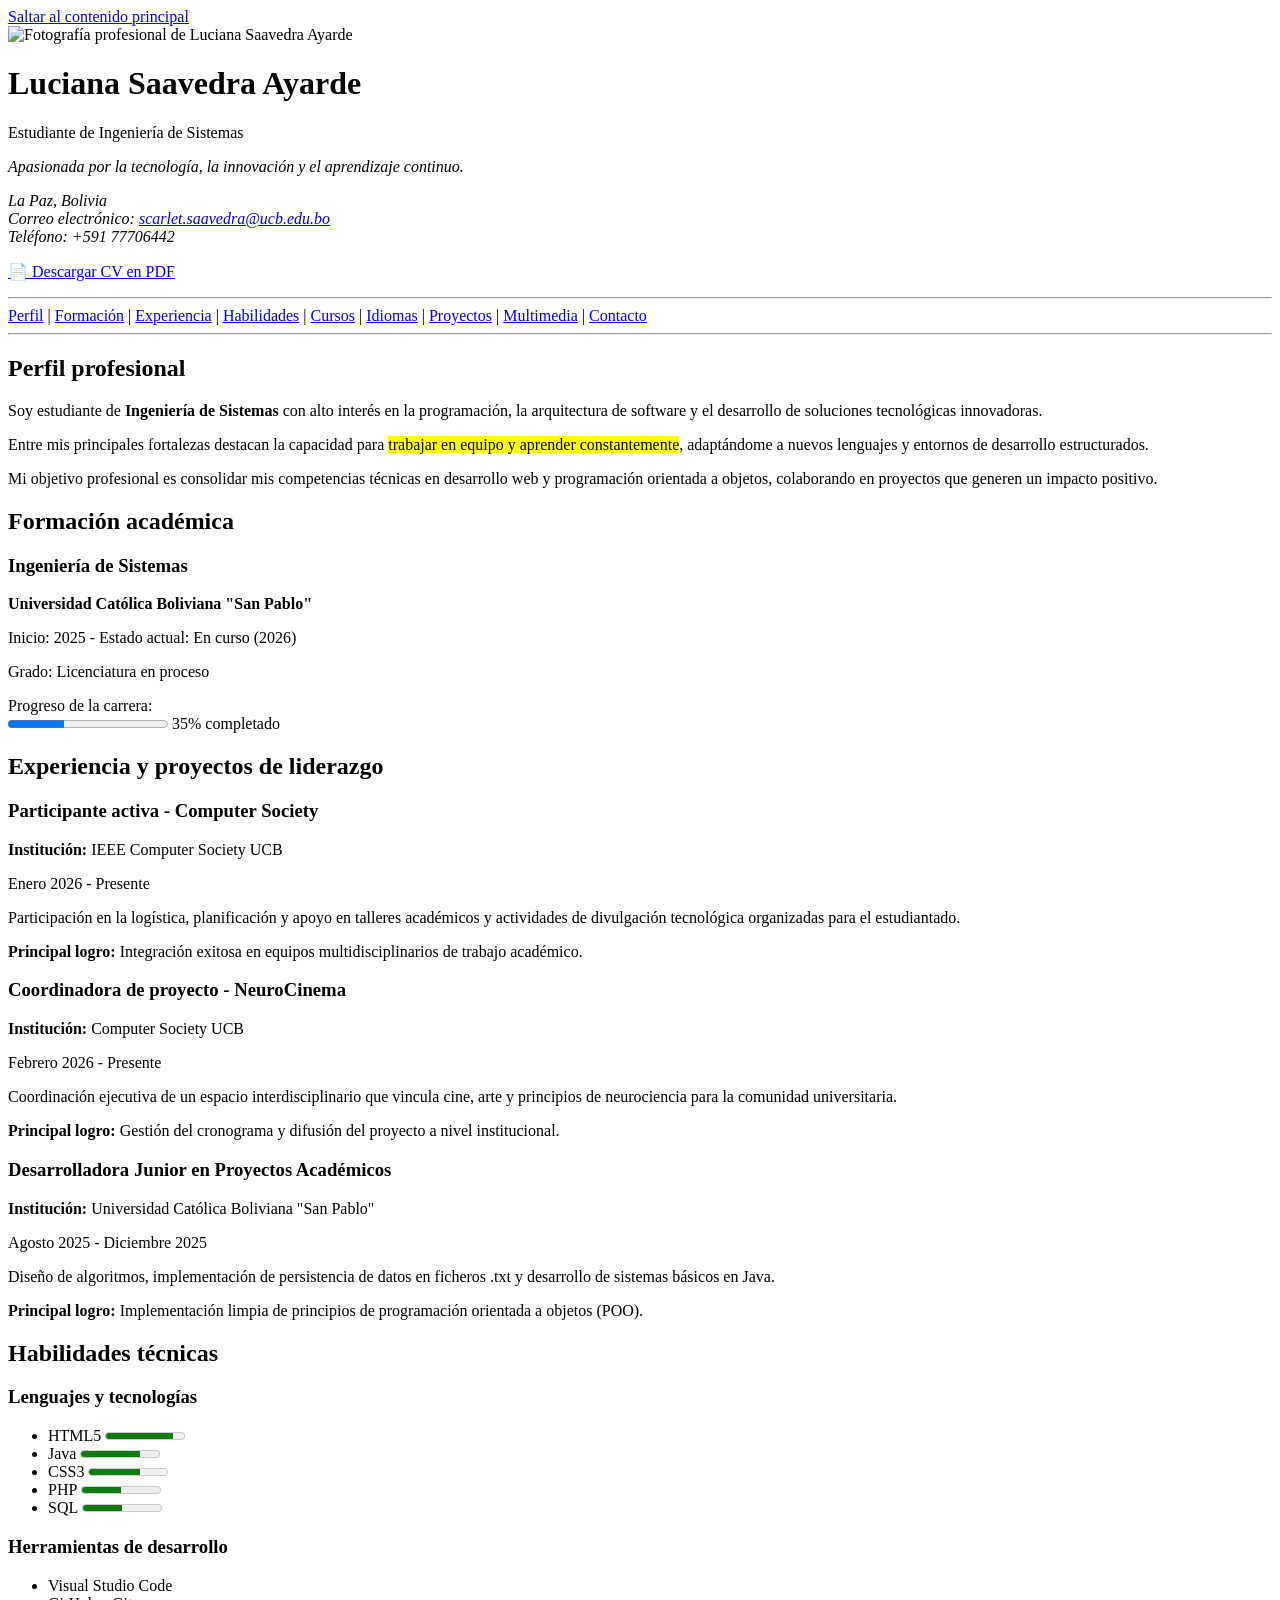
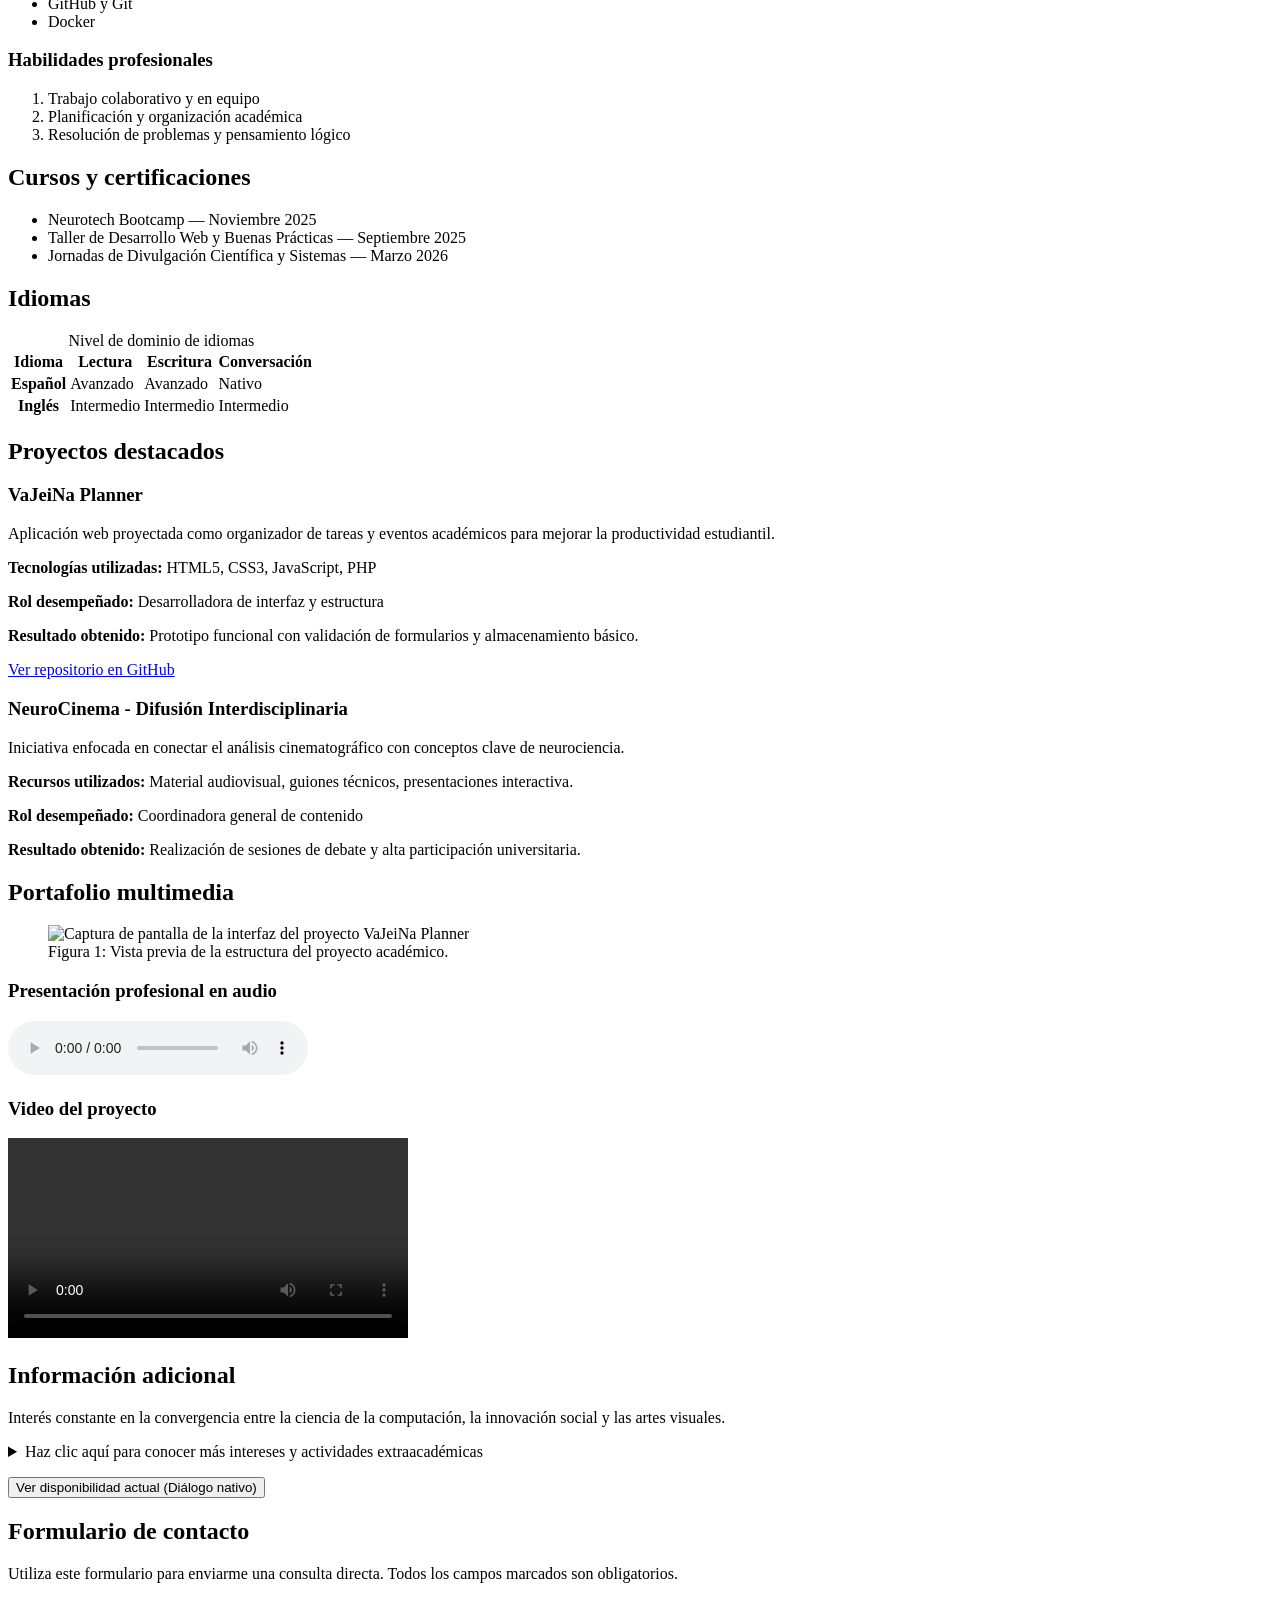
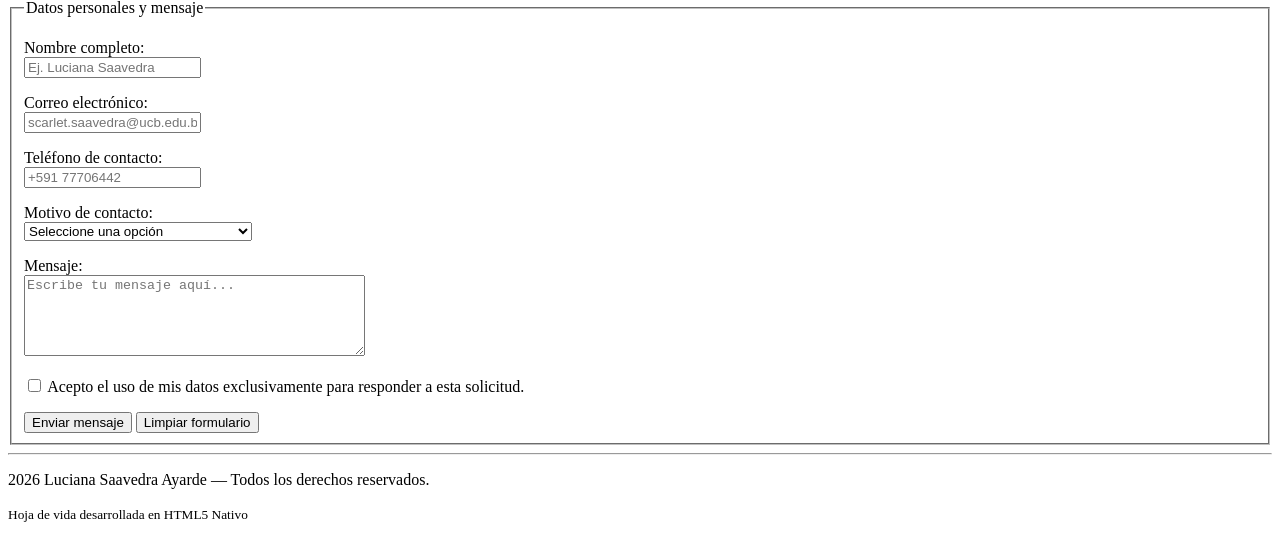
==== index.html @ 933294d3 "Estructura corregida en la raiz" ====
<!DOCTYPE html>
<html lang="es">

<head>
    <meta charset="UTF-8">
    <meta name="viewport" content="width=device-width, initial-scale=1.0">
    <title>Hoja de Vida | Luciana Saavedra Ayarde</title>
</head>

<body>

    <!-- Enlace de accesibilidad -->
    <a href="#contenido-principal">Saltar al contenido principal</a>

    <!-- Encabezado personal -->
    <header>

        <picture>
            <source media="(min-width: 768px)" srcset="assets/images/foto.jpeg">
            <img src="assets/images/foto.jpeg" 
                 alt="Fotografía profesional de Luciana Saavedra Ayarde" 
                 width="180">
        </picture>

        <h1>Luciana Saavedra Ayarde</h1>
        <p>Estudiante de Ingeniería de Sistemas</p>
        <p>
            <em>
                Apasionada por la tecnología, la innovación y el aprendizaje continuo.
            </em>
        </p>

        <address>
            La Paz, Bolivia<br>
            Correo electrónico: 
            <a href="mailto:scarlet.saavedra@ucb.edu.bo">scarlet.saavedra@ucb.edu.bo</a><br>
            Teléfono: +591 77706442
        </address>

        <p>
            <a href="assets/documents/cv-luciana-saavedra.pdf" download="CV_Luciana_Saavedra.pdf">
                📄 Descargar CV en PDF
            </a>
        </p>
    </header>

    <hr>

    <!-- Navegación principal -->
    <nav aria-label="Navegación principal">
        <a href="#perfil">Perfil</a> |
        <a href="#formacion">Formación</a> |
        <a href="#experiencia">Experiencia</a> |
        <a href="#habilidades">Habilidades</a> |
        <a href="#certificaciones">Cursos</a> |
        <a href="#idiomas">Idiomas</a> |
        <a href="#proyectos">Proyectos</a> |
        <a href="#multimedia">Multimedia</a> |
        <a href="#contacto">Contacto</a>
    </nav>

    <hr>

    <!-- Contenido principal -->
    <main id="contenido-principal">

        <!-- Perfil profesional -->
        <section id="perfil" aria-labelledby="titulo-perfil">
            <h2 id="titulo-perfil">Perfil profesional</h2>
            <p>
                Soy estudiante de <strong>Ingeniería de Sistemas</strong> 
                con alto interés en la programación, la arquitectura de software y el desarrollo 
                de soluciones tecnológicas innovadoras.
            </p>
            <p>
                Entre mis principales fortalezas destacan la capacidad para 
                <mark>trabajar en equipo y aprender constantemente</mark>, adaptándome a nuevos lenguajes 
                y entornos de desarrollo estructurados.
            </p>
            <p>
                Mi objetivo profesional es consolidar mis competencias técnicas en desarrollo web 
                y programación orientada a objetos, colaborando en proyectos que generen un impacto positivo.
            </p>
        </section>

        <!-- Formación académica -->
        <section id="formacion" aria-labelledby="titulo-formacion">
            <h2 id="titulo-formacion">Formación académica</h2>
            <article>
                <h3>Ingeniería de Sistemas</h3>
                <p>
                    <strong>Universidad Católica Boliviana "San Pablo"</strong>
                </p>
                <p>
                    Inicio: <time datetime="2025">2025</time> - 
                    Estado actual: En curso (<time datetime="2026">2026</time>)
                </p>
                <p>Grado: Licenciatura en proceso</p>

                <p>
                    <label for="progreso-carrera">Progreso de la carrera:</label><br>
                    <progress id="progreso-carrera" max="100" value="35">35%</progress> 35% completado
                </p>
            </article>
        </section>

        <!-- Experiencia profesional o proyectos relevantes -->
        <section id="experiencia" aria-labelledby="titulo-experiencia">
            <h2 id="titulo-experiencia">Experiencia y proyectos de liderazgo</h2>

            <article>
                <h3>Participante activa - Computer Society</h3>
                <p><strong>Institución:</strong> IEEE Computer Society UCB</p>
                <p>
                    <time datetime="2026-01">Enero 2026</time> - Presente
                </p>
                <p>
                    Participación en la logística, planificación y apoyo en talleres académicos 
                    y actividades de divulgación tecnológica organizadas para el estudiantado.
                </p>
                <p>
                    <strong>Principal logro:</strong> Integración exitosa en equipos multidisciplinarios de trabajo académico.
                </p>
            </article>

            <article>
                <h3>Coordinadora de proyecto - NeuroCinema</h3>
                <p><strong>Institución:</strong> Computer Society UCB</p>
                <p>
                    <time datetime="2026-02">Febrero 2026</time> - Presente
                </p>
                <p>
                    Coordinación ejecutiva de un espacio interdisciplinario que vincula cine, arte 
                    y principios de neurociencia para la comunidad universitaria.
                </p>
                <p>
                    <strong>Principal logro:</strong> Gestión del cronograma y difusión del proyecto a nivel institucional.
                </p>
            </article>

            <article>
                <h3>Desarrolladora Junior en Proyectos Académicos</h3>
                <p><strong>Institución:</strong> Universidad Católica Boliviana "San Pablo"</p>
                <p>
                    <time datetime="2025-08">Agosto 2025</time> - <time datetime="2025-12">Diciembre 2025</time>
                </p>
                <p>
                    Diseño de algoritmos, implementación de persistencia de datos en ficheros .txt y desarrollo de sistemas básicos en Java.
                </p>
                <p>
                    <strong>Principal logro:</strong> Implementación limpia de principios de programación orientada a objetos (POO).
                </p>
            </article>
        </section>

        <!-- Habilidades técnicas -->
        <section id="habilidades" aria-labelledby="titulo-habilidades">
            <h2 id="titulo-habilidades">Habilidades técnicas</h2>

            <h3>Lenguajes y tecnologías</h3>
            <ul>
                <li>
                    HTML5 
                    <meter min="0" max="100" value="85" optimum="90">85%</meter>
                </li>
                <li>
                    Java 
                    <meter min="0" max="100" value="75" optimum="90">75%</meter>
                </li>
                <li>
                    CSS3 
                    <meter min="0" max="100" value="65" optimum="90">65%</meter>
                </li>
                <li>
                    PHP 
                    <meter min="0" max="100" value="50" optimum="90">50%</meter>
                </li>
                <li>
                    SQL 
                    <meter min="0" max="100" value="50" optimum="90">50%</meter>
                </li>
            </ul>

            <h3>Herramientas de desarrollo</h3>
            <ul>
                <li>Visual Studio Code</li>
                <li>GitHub y Git</li>
                <li>Docker</li>
            </ul>

            <h3>Habilidades profesionales</h3>
            <ol>
                <li>Trabajo colaborativo y en equipo</li>
                <li>Planificación y organización académica</li>
                <li>Resolución de problemas y pensamiento lógico</li>
            </ol>
        </section>

        <!-- Cursos y certificaciones -->
        <section id="certificaciones" aria-labelledby="titulo-certificaciones">
            <h2 id="titulo-certificaciones">Cursos y certificaciones</h2>
            <ul>
                <li>
                    Neurotech Bootcamp — 
                    <time datetime="2025-11">Noviembre 2025</time>
                </li>
                <li>
                    Taller de Desarrollo Web y Buenas Prácticas — 
                    <time datetime="2025-09">Septiembre 2025</time>
                </li>
                <li>
                    Jornadas de Divulgación Científica y Sistemas — 
                    <time datetime="2026-03">Marzo 2026</time>
                </li>
            </ul>
        </section>

        <!-- Idiomas -->
        <section id="idiomas" aria-labelledby="titulo-idiomas">
            <h2 id="titulo-idiomas">Idiomas</h2>
            <table>
                <caption>Nivel de dominio de idiomas</caption>
                <thead>
                    <tr>
                        <th scope="col">Idioma</th>
                        <th scope="col">Lectura</th>
                        <th scope="col">Escritura</th>
                        <th scope="col">Conversación</th>
                    </tr>
                </thead>
                <tbody>
                    <tr>
                        <th scope="row">Español</th>
                        <td>Avanzado</td>
                        <td>Avanzado</td>
                        <td>Nativo</td>
                    </tr>
                    <tr>
                        <th scope="row">Inglés</th>
                        <td>Intermedio</td>
                        <td>Intermedio</td>
                        <td>Intermedio</td>
                    </tr>
                </tbody>
            </table>
        </section>

        <!-- Proyectos destacados -->
        <section id="proyectos" aria-labelledby="titulo-proyectos">
            <h2 id="titulo-proyectos">Proyectos destacados</h2>

            <article>
                <h3>VaJeiNa Planner</h3>
                <p>
                    Aplicación web proyectada como organizador de tareas y eventos académicos 
                    para mejorar la productividad estudiantil.
                </p>
                <p><strong>Tecnologías utilizadas:</strong> HTML5, CSS3, JavaScript, PHP</p>
                <p><strong>Rol desempeñado:</strong> Desarrolladora de interfaz y estructura</p>
                <p><strong>Resultado obtenido:</strong> Prototipo funcional con validación de formularios y almacenamiento básico.</p>
                <p>
                    <a href="https://github.com/luciana-saavedra" target="_blank" rel="noopener">Ver repositorio en GitHub</a>
                </p>
            </article>

            <article>
                <h3>NeuroCinema - Difusión Interdisciplinaria</h3>
                <p>
                    Iniciativa enfocada en conectar el análisis cinematográfico con conceptos clave de neurociencia.
                </p>
                <p><strong>Recursos utilizados:</strong> Material audiovisual, guiones técnicos, presentaciones interactiva.</p>
                <p><strong>Rol desempeñado:</strong> Coordinadora general de contenido</p>
                <p><strong>Resultado obtenido:</strong> Realización de sesiones de debate y alta participación universitaria.</p>
            </article>
        </section>

        <!-- Portafolio multimedia -->
        <section id="multimedia" aria-labelledby="titulo-multimedia">
            <h2 id="titulo-multimedia">Portafolio multimedia</h2>

            <figure>
                <img src="assets/images/proyecto.jpeg" 
                     alt="Captura de pantalla de la interfaz del proyecto VaJeiNa Planner" 
                     width="400">
                <figcaption>Figura 1: Vista previa de la estructura del proyecto académico.</figcaption>
            </figure>

            <h3>Presentación profesional en audio</h3>
            <audio controls aria-label="Audio de presentación personal y resumen ejecutivo">
                <source src="assets/audio/presentacion.mp3" type="audio/mpeg">
                Tu navegador no soporta el elemento de audio nativo HTML5.
            </audio>

            <h3>Video del proyecto</h3>
            <video width="400" controls aria-label="Demostración audiovisual de proyectos académicos">
                <source src="assets/video/proyecto.mp4" type="video/mp4">
                <track src="assets/video/subtitulos.vtt" kind="subtitles" srclang="es" label="Español">
                Tu navegador no soporta el elemento de video nativo HTML5.
            </video>
        </section>

        <!-- Información adicional -->
        <aside aria-labelledby="titulo-adicional">
            <h2 id="titulo-adicional">Información adicional</h2>
            <p>
                Interés constante en la convergencia entre la ciencia de la computación, la innovación social y las artes visuales.
            </p>
            

            <details>
                <summary>Haz clic aquí para conocer más intereses y actividades extraacadémicas</summary>
                <p>
                    Me apasiona la lectura técnica, el análisis de cine independiente y la participación activa 
                    en comunidades académicas como IEEE Computer Society.
                </p>
            </details>
        </aside>

        <dialog id="modal-info">
            <h3>Aviso de disponibilidad</h3>
            <p>Actualmente me encuentro disponible para proyectos académicos y pasantías parciales.</p>
            <form method="dialog">
                <button type="submit">Cerrar diálogo</button>
            </form>
        </dialog>
        
        <p>
            <button onclick="document.getElementById('modal-info').showModal()">
                Ver disponibilidad actual (Diálogo nativo)
            </button>
        </p>

        <!-- Formulario de contacto -->
        <section id="contacto" aria-labelledby="titulo-contacto">
            <h2 id="titulo-contacto">Formulario de contacto</h2>
            <p id="ayuda-contacto">
                Utiliza este formulario para enviarme una consulta directa. Todos los campos marcados son obligatorios.
            </p>

            <form action="#" method="post" aria-describedby="ayuda-contacto">
                <fieldset>
                    <legend>Datos personales y mensaje</legend>

                    <p>
                        <label for="nombre">Nombre completo:</label><br>
                        <input type="text" 
                               id="nombre" 
                               name="nombre" 
                               placeholder="Ej. Luciana Saavedra" 
                               minlength="3" 
                               maxlength="50" 
                               required>
                    </p>

                    <p>
                        <label for="correo">Correo electrónico:</label><br>
                        <input type="email" 
                               id="correo" 
                               name="correo" 
                               placeholder="scarlet.saavedra@ucb.edu.bo" 
                               required>
                    </p>

                    <p>
                        <label for="telefono">Teléfono de contacto:</label><br>
                        <input type="tel" 
                               id="telefono" 
                               name="telefono" 
                               placeholder="+591 77706442" 
                               pattern="[+0-9 ]{8,15}" 
                               required>
                    </p>

                    <p>
                        <label for="motivo">Motivo de contacto:</label><br>
                        <select id="motivo" name="motivo" required>
                            <option value="">Seleccione una opción</option>
                            <option value="proyecto">Colaboración en proyecto</option>
                            <option value="academico">Consulta académica</option>
                            <option value="profesional">Oportunidad profesional / Pasantía</option>
                            <option value="otro">Otro</option>
                        </select>
                    </p>

                    <p>
                        <label for="mensaje">Mensaje:</label><br>
                        <textarea id="mensaje" 
                                  name="mensaje" 
                                  rows="5" 
                                  cols="40" 
                                  minlength="10" 
                                  maxlength="500" 
                                  placeholder="Escribe tu mensaje aquí..." 
                                  required></textarea>
                    </p>

                    <p>
                        <input type="checkbox" id="aceptacion" name="aceptacion" required>
                        <label for="aceptacion">
                            Acepto el uso de mis datos exclusivamente para responder a esta solicitud.
                        </label>
                    </p>

                    <button type="submit">Enviar mensaje</button>
                    <button type="reset">Limpiar formulario</button>
                </fieldset>
            </form>
        </section>

    </main>

    <hr>

    <!-- Pie de página -->
    <footer>
        <p>2026 Luciana Saavedra Ayarde — Todos los derechos reservados.</p>
        <p>
            <small>
                Hoja de vida desarrollada en HTML5 Nativo
        </p>
    </footer>

</body>

</html>
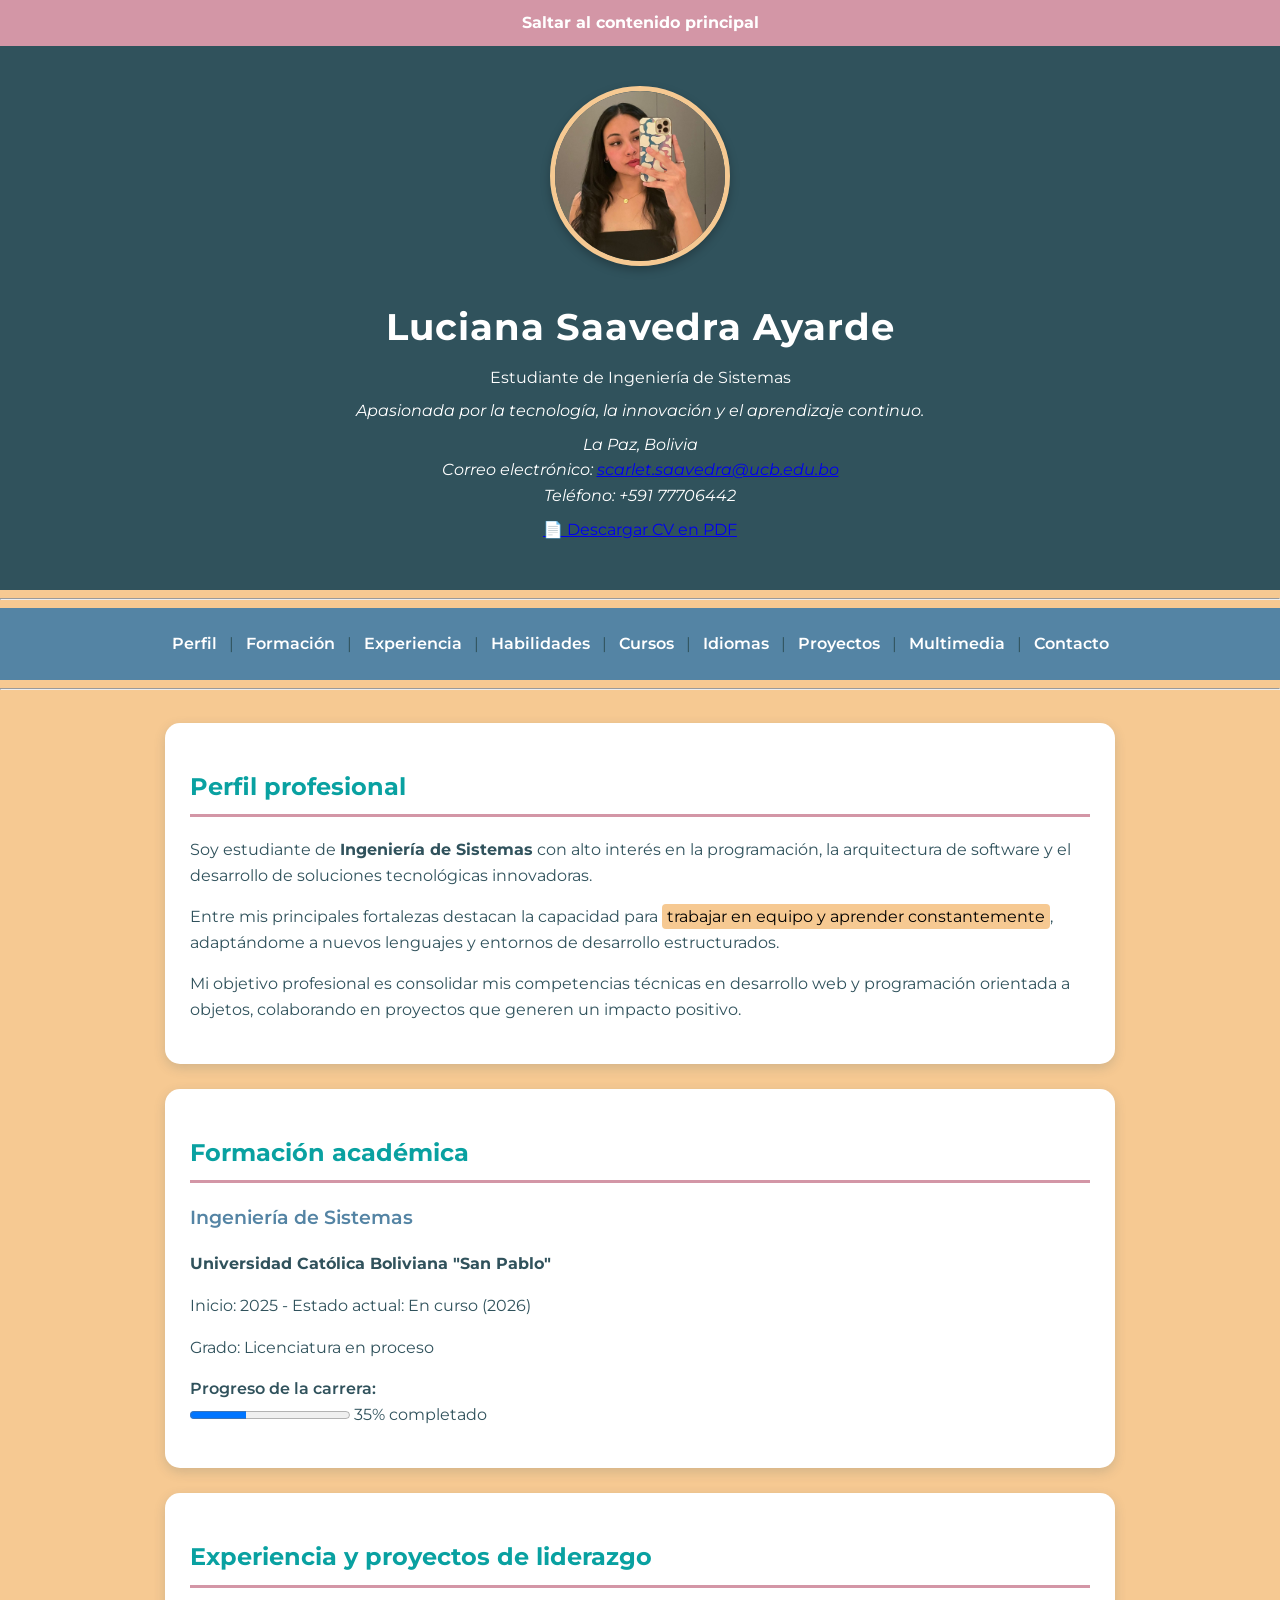
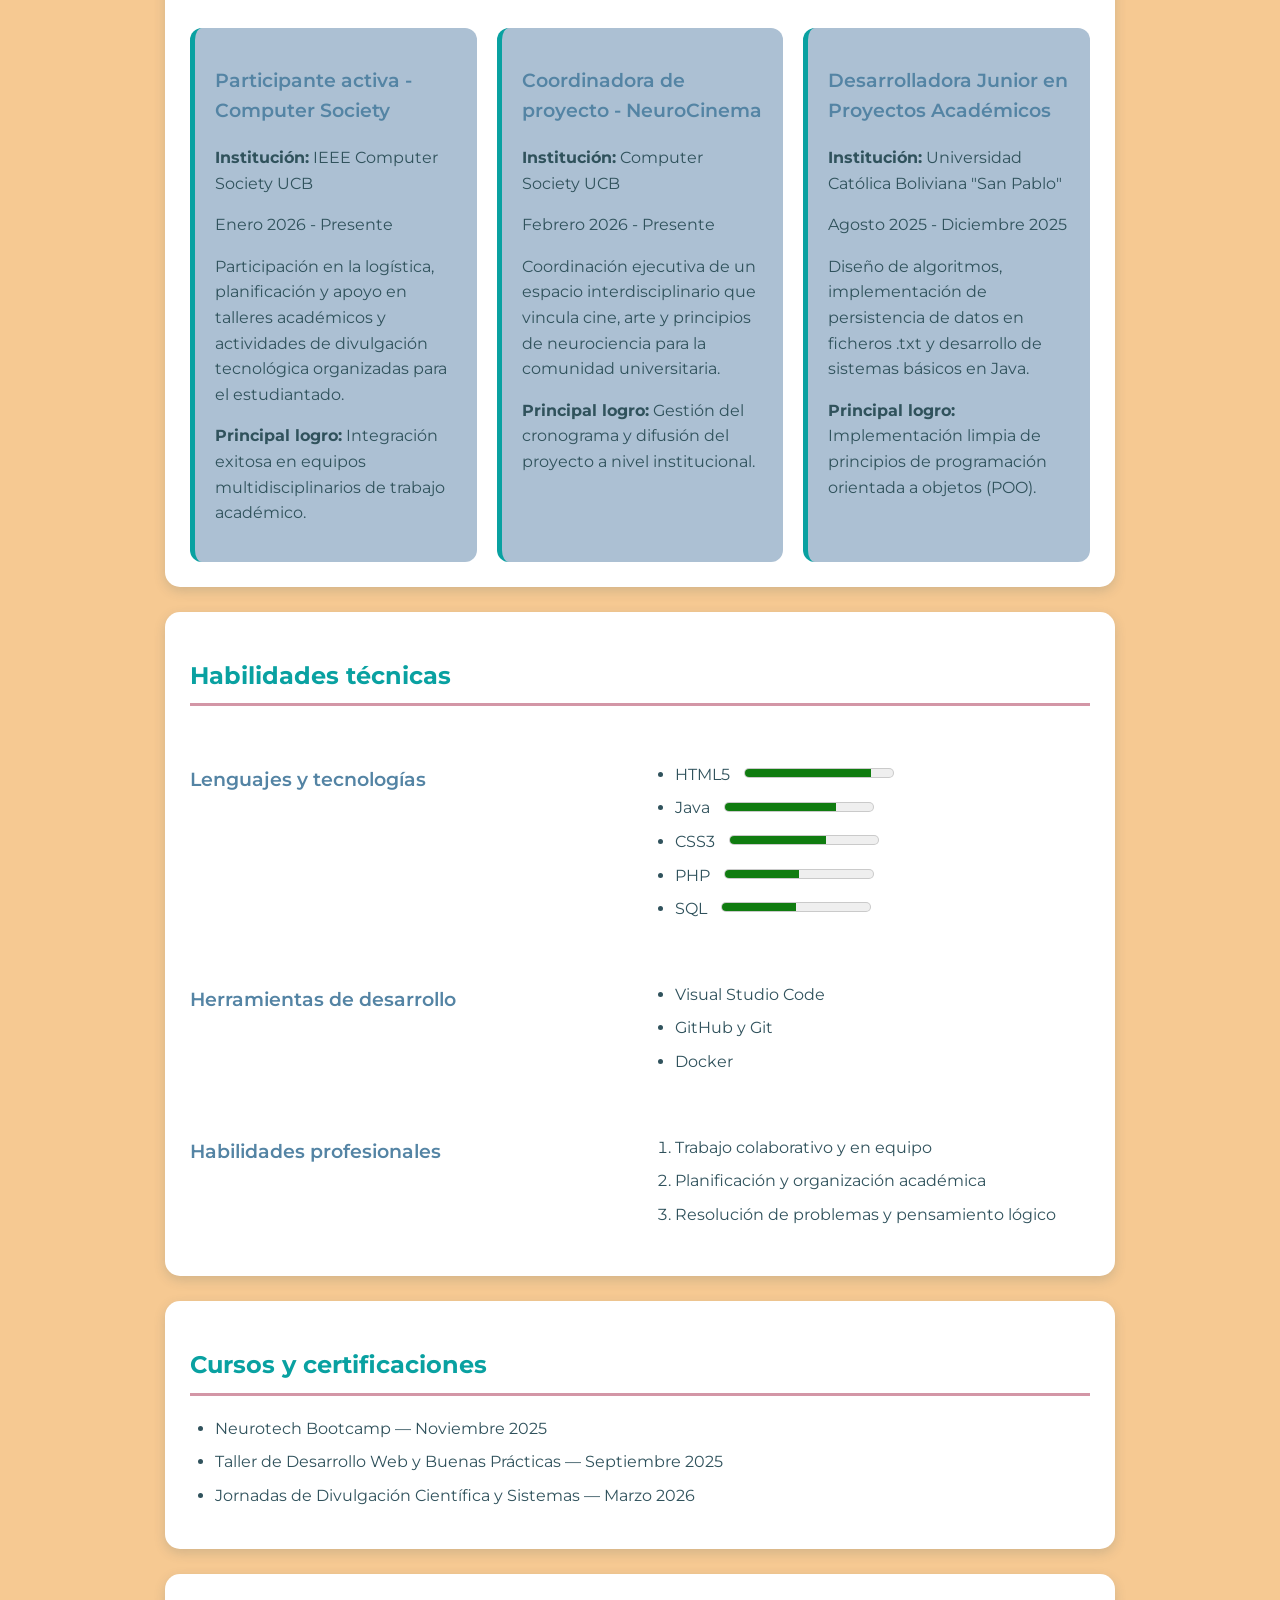
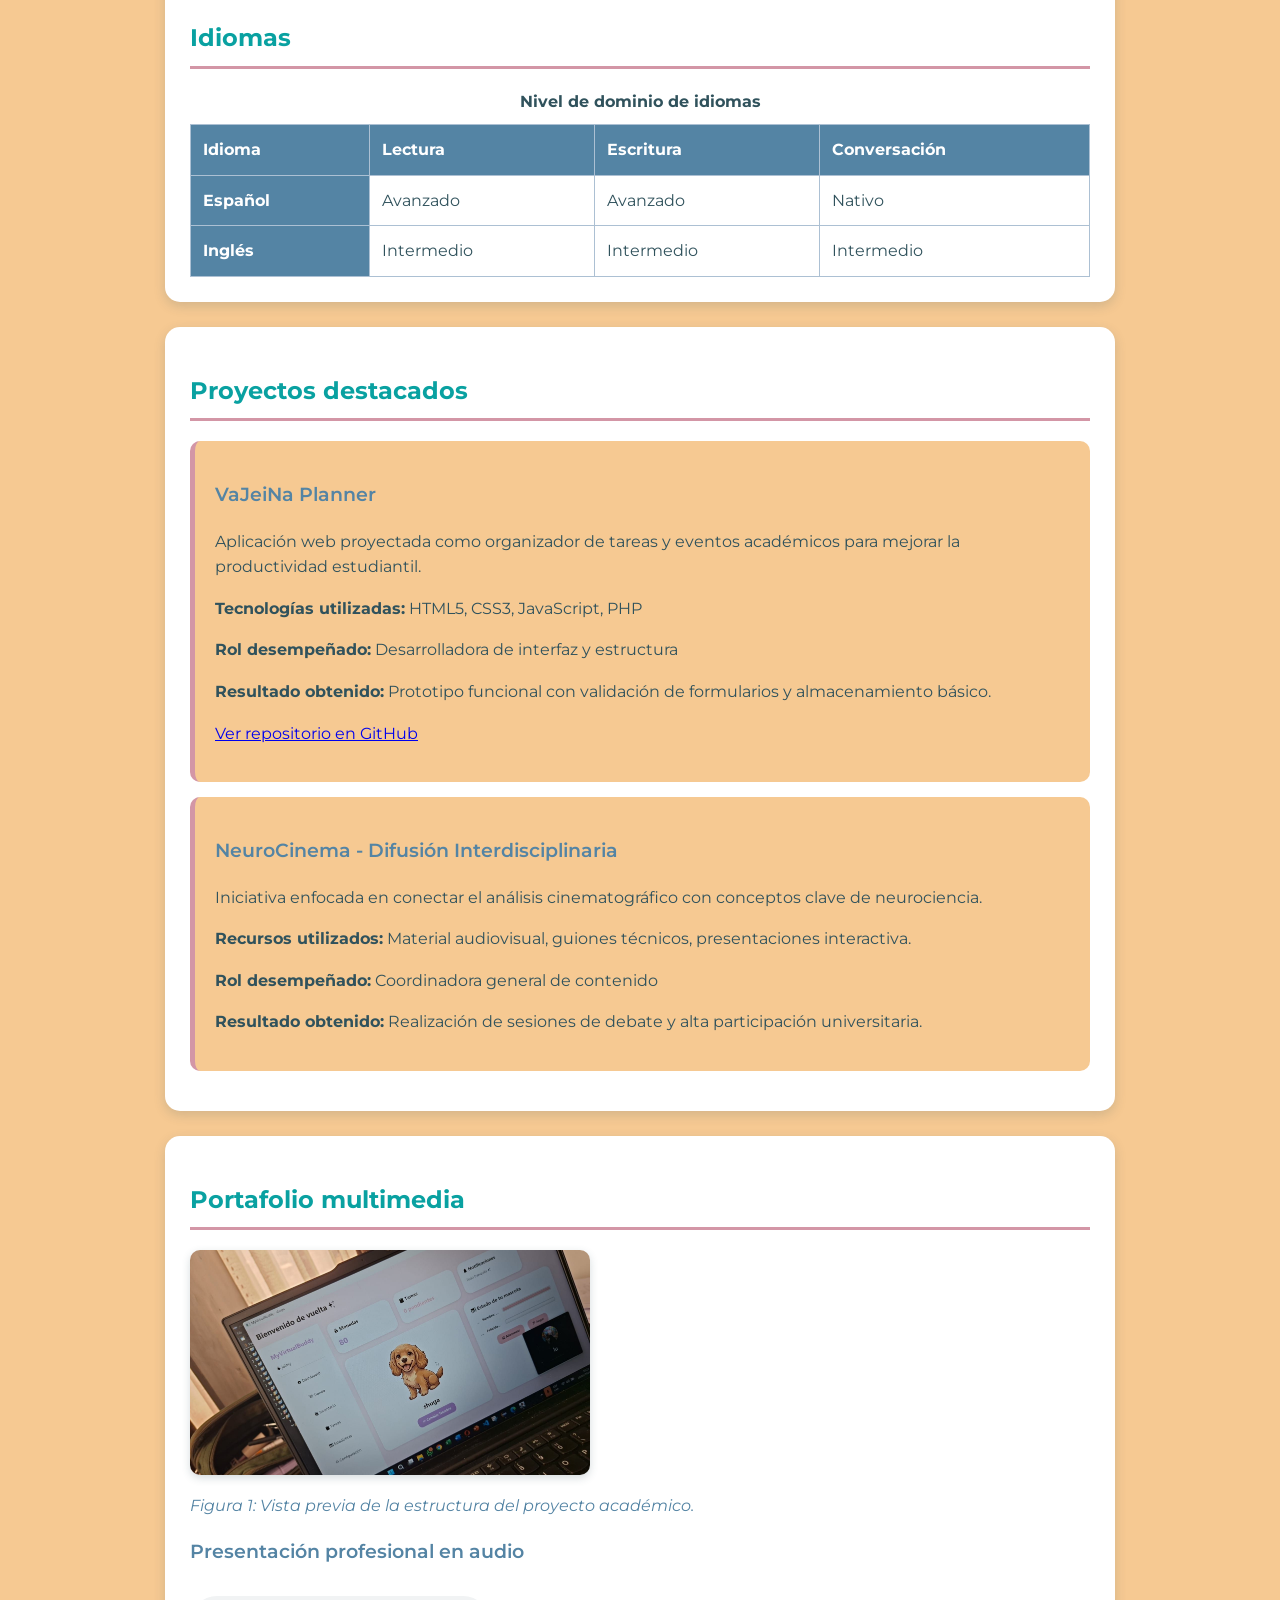
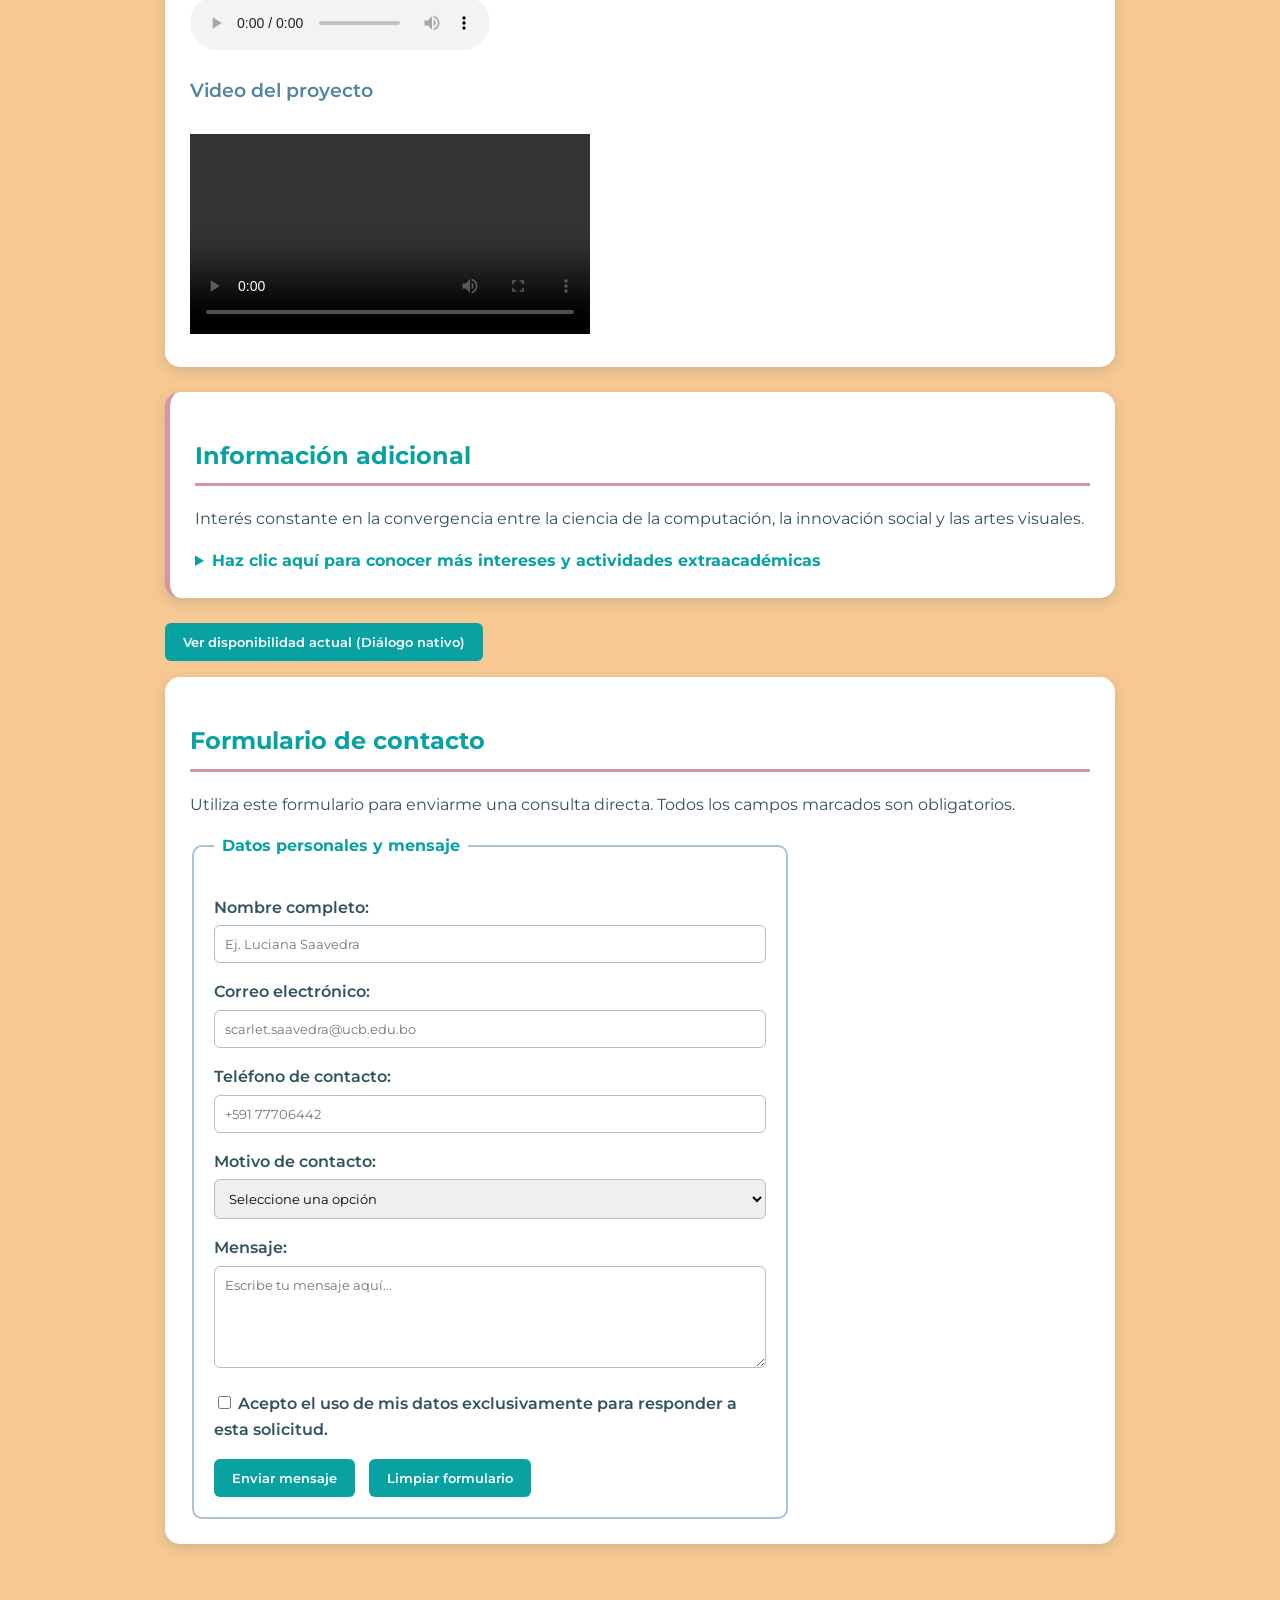
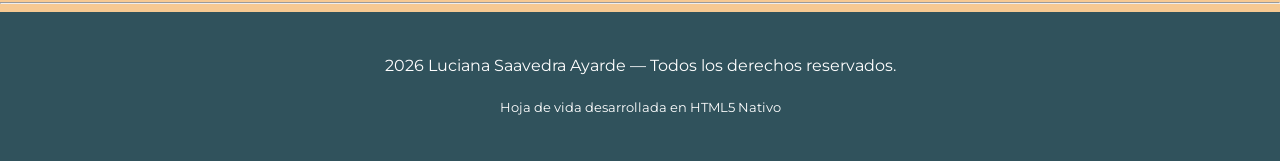
==== commit db5eaad8: "Página Web con CSS3" ====
--- a/index.html
+++ b/index.html
@@ -5,6 +5,7 @@
     <meta charset="UTF-8">
     <meta name="viewport" content="width=device-width, initial-scale=1.0">
     <title>Hoja de Vida | Luciana Saavedra Ayarde</title>
+    <link rel="stylesheet" href="css/styles.css">
 </head>
 
 <body>
--- a/css/styles.css
+++ b/css/styles.css
@@ -0,0 +1,358 @@
+@import url('https://fonts.googleapis.com/css2?family=Montserrat:wght@400;500;600;700&display=swap');
+
+* {
+    box-sizing: border-box;
+}
+
+html {
+    scroll-behavior: smooth;
+}
+
+body {
+    font-family: 'Montserrat', Arial, sans-serif;
+    margin: 0;
+    background-color: #F6C992;
+    color: #30525C;
+    line-height: 1.6;
+}
+
+body > a {
+    display: block;
+    padding: 10px;
+    text-align: center;
+    background-color: #D396A6;
+    color: white;
+    text-decoration: none;
+    font-weight: bold;
+}
+
+body > a:hover {
+    background-color: #30525C;
+}
+
+header {
+    background-color: #30525C;
+    color: white;
+    text-align: center;
+    padding: 40px 20px;
+}
+
+header img {
+    width: 180px;
+    height: 180px;
+    object-fit: cover;
+    border-radius: 50%;
+    border: 5px solid #F6C992;
+    box-shadow: 0 4px 10px rgba(0, 0, 0, 0.25);
+}
+
+header h1 {
+    margin-bottom: 5px;
+    font-size: 2.3rem;
+    letter-spacing: 1px;
+}
+
+header p {
+    margin: 8px;
+}
+
+nav {
+    background-color: #5484A4;
+    padding: 15px;
+    text-align: center;
+}
+
+nav a {
+    color: white;
+    text-decoration: none;
+    margin: 8px;
+    font-weight: 600;
+    display: inline-block;
+}
+
+nav a:hover {
+    color: #F6C992;
+}
+
+main {
+    max-width: 1000px;
+    margin: auto;
+    padding: 25px;
+}
+
+section,
+aside {
+    background-color: white;
+    margin-bottom: 25px;
+    padding: 25px;
+    border-radius: 15px;
+    box-shadow: 0 4px 12px rgba(48, 82, 92, 0.18);
+}
+
+h1,
+h2,
+h3 {
+    font-family: 'Montserrat', Arial, sans-serif;
+}
+
+h1 {
+    font-weight: 700;
+}
+
+h2 {
+    color: #09A1A1;
+    border-bottom: 3px solid #D396A6;
+    padding-bottom: 8px;
+    font-weight: 700;
+}
+
+h3 {
+    color: #5484A4;
+    font-weight: 600;
+}
+
+strong {
+    color: #30525C;
+}
+
+mark {
+    background-color: #F6C992;
+    padding: 3px 5px;
+    border-radius: 4px;
+}
+
+#experiencia {
+    display: flex;
+    flex-wrap: wrap;
+    gap: 20px;
+}
+
+#experiencia h2 {
+    width: 100%;
+}
+
+#experiencia article {
+    flex: 1;
+    min-width: 250px;
+    background-color: #ACC0D3;
+    padding: 20px;
+    border-radius: 12px;
+    border-left: 5px solid #09A1A1;
+}
+
+#habilidades {
+    display: grid;
+    grid-template-columns: 1fr 1fr;
+    gap: 20px;
+}
+
+#habilidades h2 {
+    grid-column: 1 / -1;
+}
+
+ul,
+ol {
+    padding-left: 25px;
+}
+
+li {
+    margin-bottom: 8px;
+}
+
+meter {
+    width: 150px;
+    height: 20px;
+    margin-left: 10px;
+}
+
+table {
+    width: 100%;
+    border-collapse: collapse;
+    margin-top: 15px;
+}
+
+caption {
+    margin-bottom: 10px;
+    font-weight: bold;
+    color: #30525C;
+}
+
+th,
+td {
+    border: 1px solid #ACC0D3;
+    padding: 12px;
+    text-align: left;
+}
+
+th {
+    background-color: #5484A4;
+    color: white;
+}
+
+tr:hover {
+    background-color: #F6C992;
+}
+
+#proyectos article {
+    background-color: #F6C992;
+    padding: 20px;
+    margin-bottom: 15px;
+    border-radius: 10px;
+    border-left: 5px solid #D396A6;
+}
+
+figure {
+    margin: 0;
+}
+
+figure img {
+    max-width: 100%;
+    border-radius: 10px;
+    box-shadow: 0 3px 8px rgba(48, 82, 92, 0.2);
+}
+
+figcaption {
+    margin-top: 10px;
+    font-style: italic;
+    color: #5484A4;
+}
+
+audio,
+video {
+    max-width: 100%;
+    margin-top: 10px;
+}
+
+aside {
+    border-left: 5px solid #D396A6;
+}
+
+summary {
+    cursor: pointer;
+    color: #09A1A1;
+    font-weight: bold;
+}
+
+form {
+    max-width: 600px;
+}
+
+fieldset {
+    border: 2px solid #ACC0D3;
+    border-radius: 10px;
+    padding: 20px;
+}
+
+legend {
+    font-weight: bold;
+    color: #09A1A1;
+    padding: 0 8px;
+}
+
+label {
+    font-weight: 600;
+}
+
+input,
+textarea,
+select {
+    width: 100%;
+    padding: 10px;
+    margin-top: 5px;
+    border: 1px solid #ACC0D3;
+    border-radius: 6px;
+    font-family: 'Montserrat', Arial, sans-serif;
+}
+
+input:focus,
+textarea:focus,
+select:focus {
+    outline: 2px solid #09A1A1;
+    border-color: #09A1A1;
+}
+
+input[type="checkbox"] {
+    width: auto;
+}
+
+button {
+    background-color: #09A1A1;
+    color: white;
+    border: none;
+    padding: 11px 18px;
+    margin-right: 10px;
+    border-radius: 6px;
+    font-family: 'Montserrat', Arial, sans-serif;
+    font-weight: 600;
+    cursor: pointer;
+}
+
+button:hover {
+    background-color: #5484A4;
+}
+
+footer {
+    background-color: #30525C;
+    color: white;
+    text-align: center;
+    padding: 25px;
+}
+
+@media (max-width: 700px) {
+
+    header {
+        padding: 30px 15px;
+    }
+
+    header img {
+        width: 130px;
+        height: 130px;
+    }
+
+    header h1 {
+        font-size: 1.8rem;
+    }
+
+    nav a {
+        display: block;
+        margin: 8px;
+    }
+
+    main {
+        padding: 15px;
+    }
+
+    section,
+    aside {
+        padding: 18px;
+    }
+
+    #experiencia {
+        flex-direction: column;
+    }
+
+    #experiencia article {
+        min-width: 100%;
+    }
+
+    #habilidades {
+        grid-template-columns: 1fr;
+    }
+
+    meter {
+        display: block;
+        margin-left: 0;
+        margin-top: 5px;
+    }
+
+    th,
+    td {
+        padding: 8px;
+        font-size: 0.85rem;
+    }
+
+    button {
+        margin-bottom: 10px;
+    }
+
+}
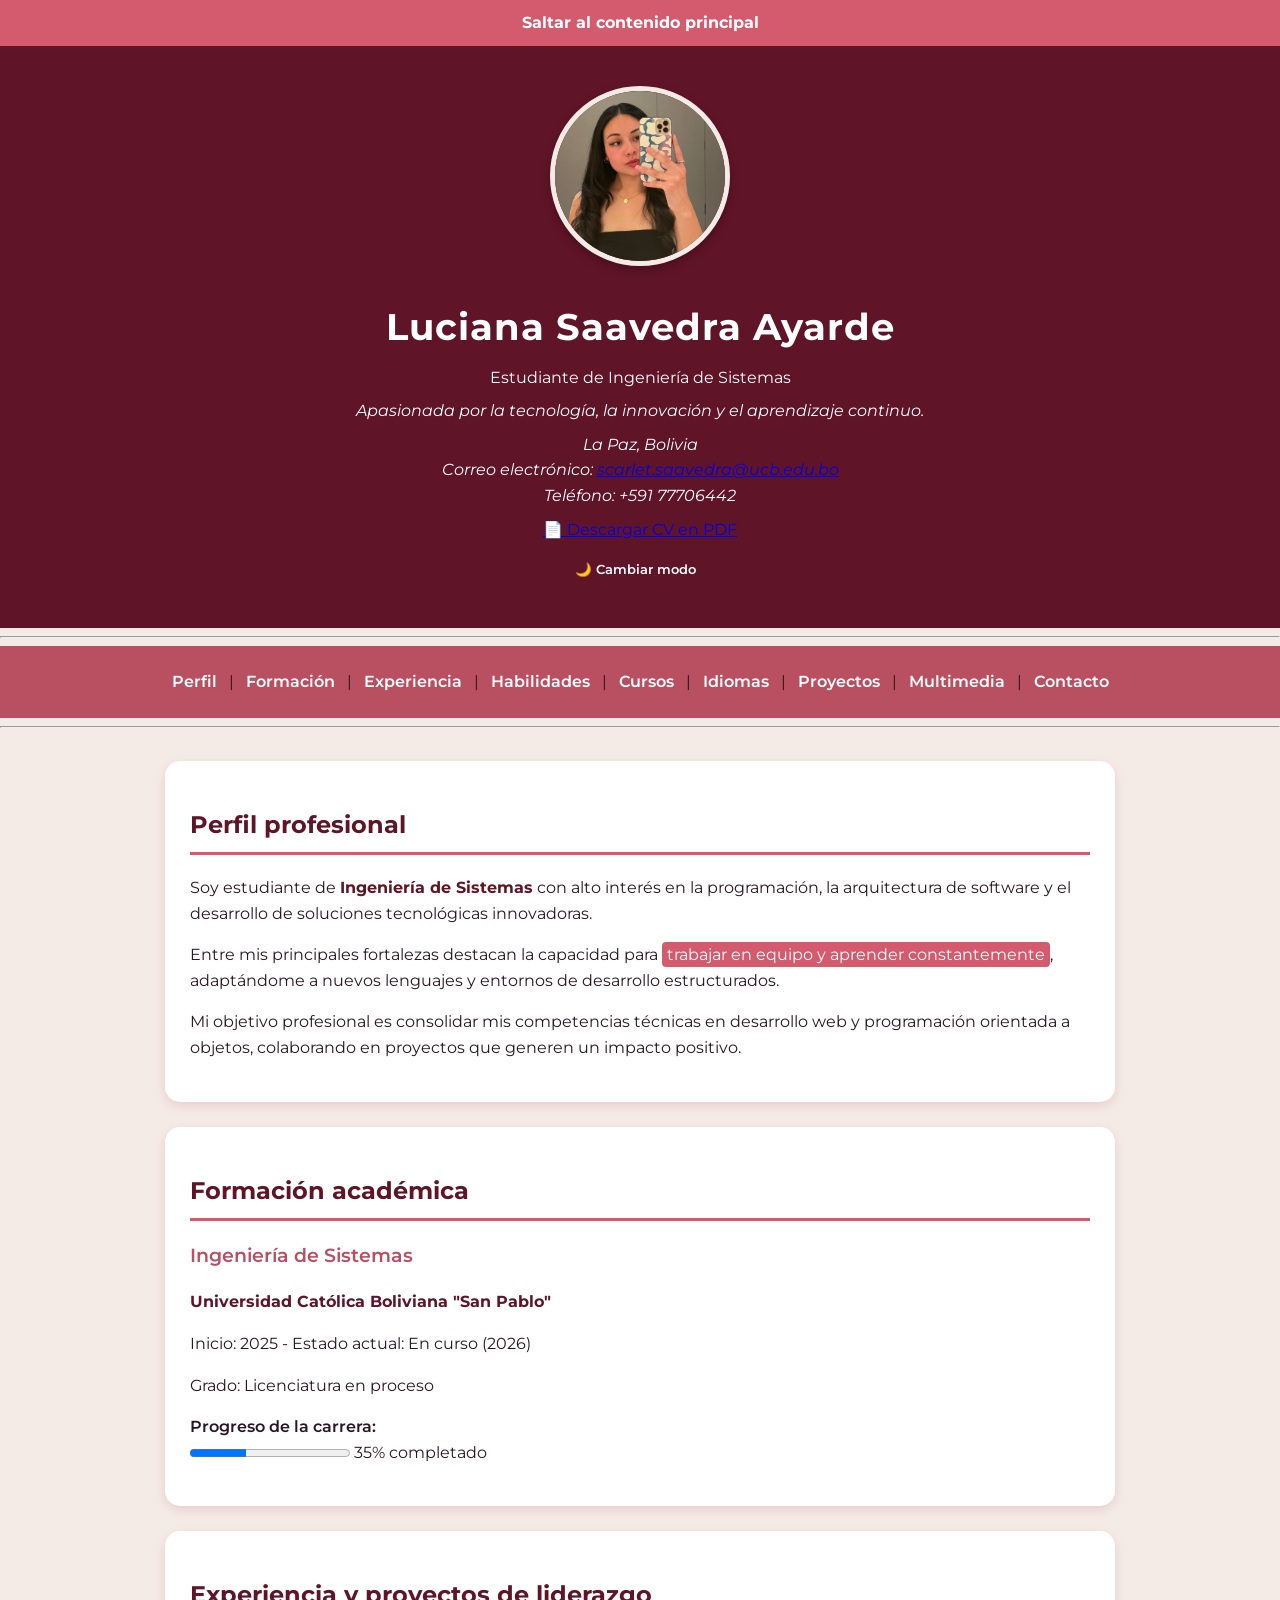
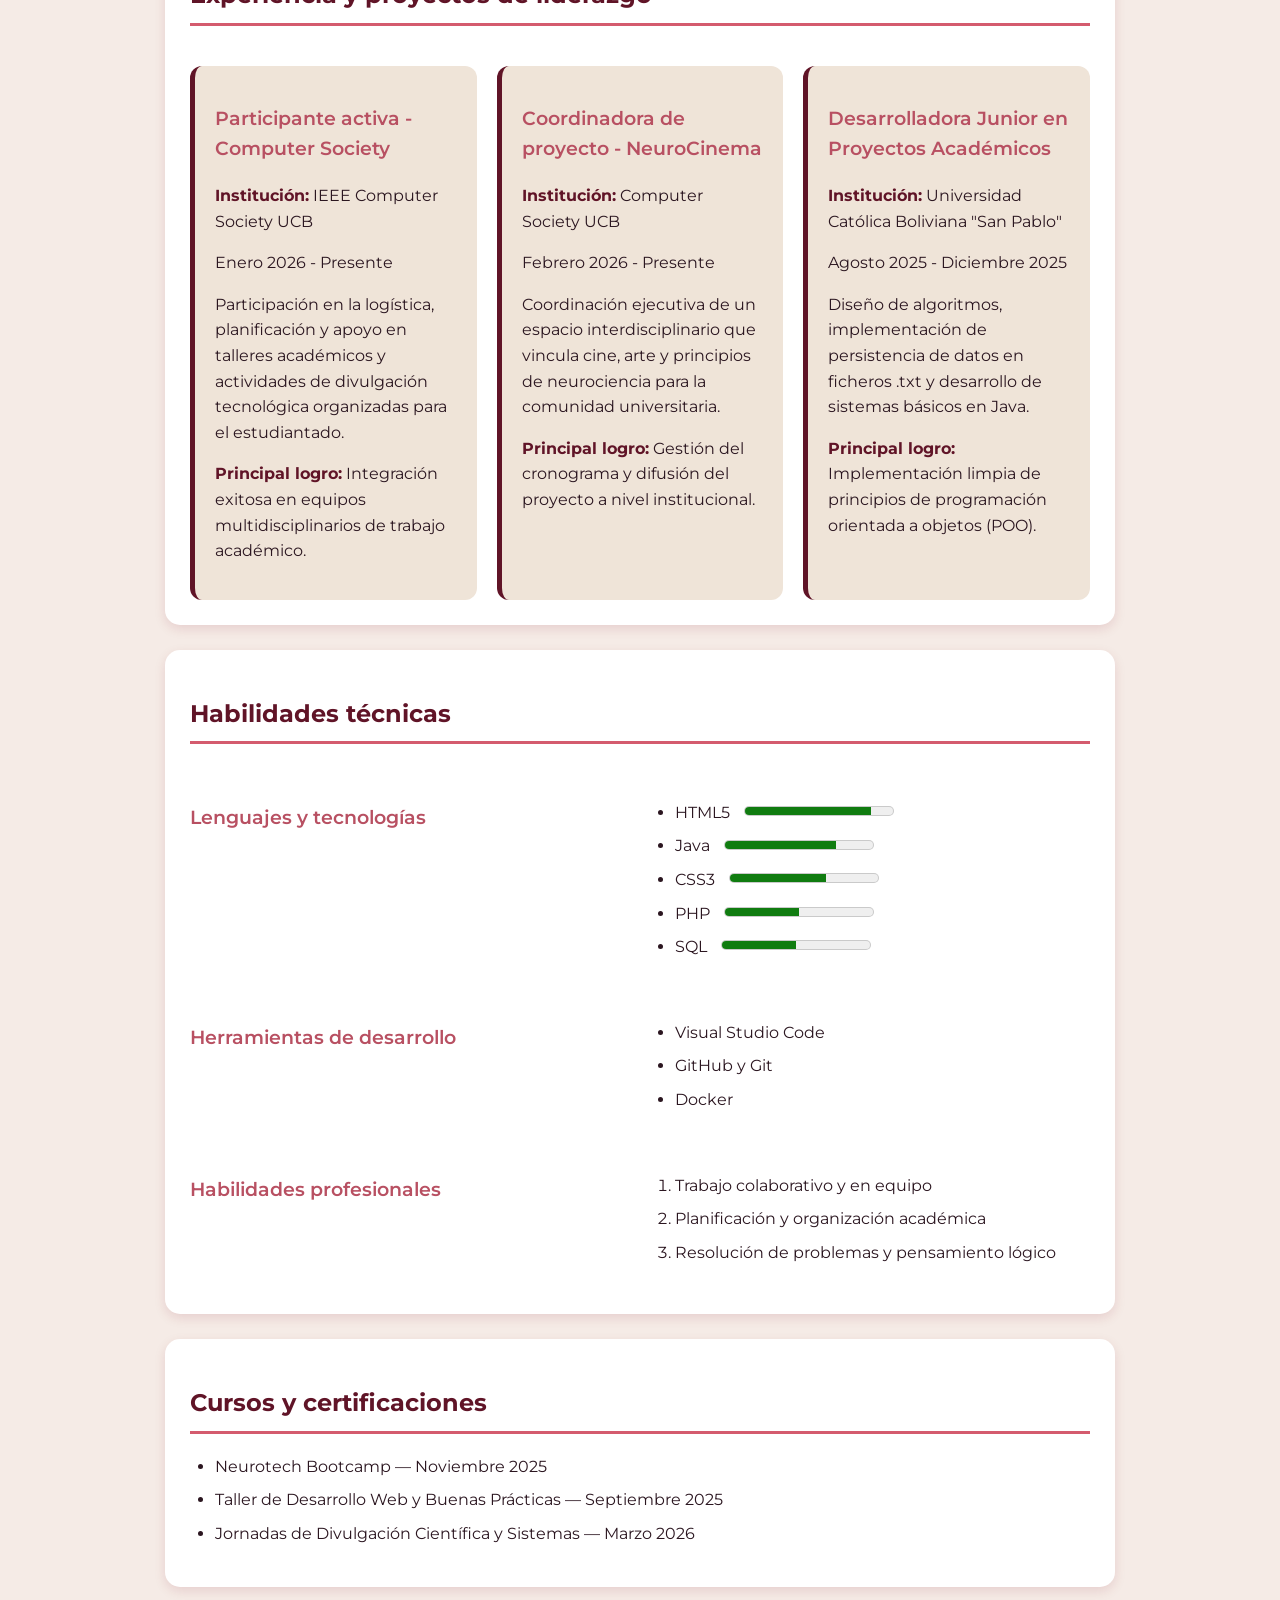
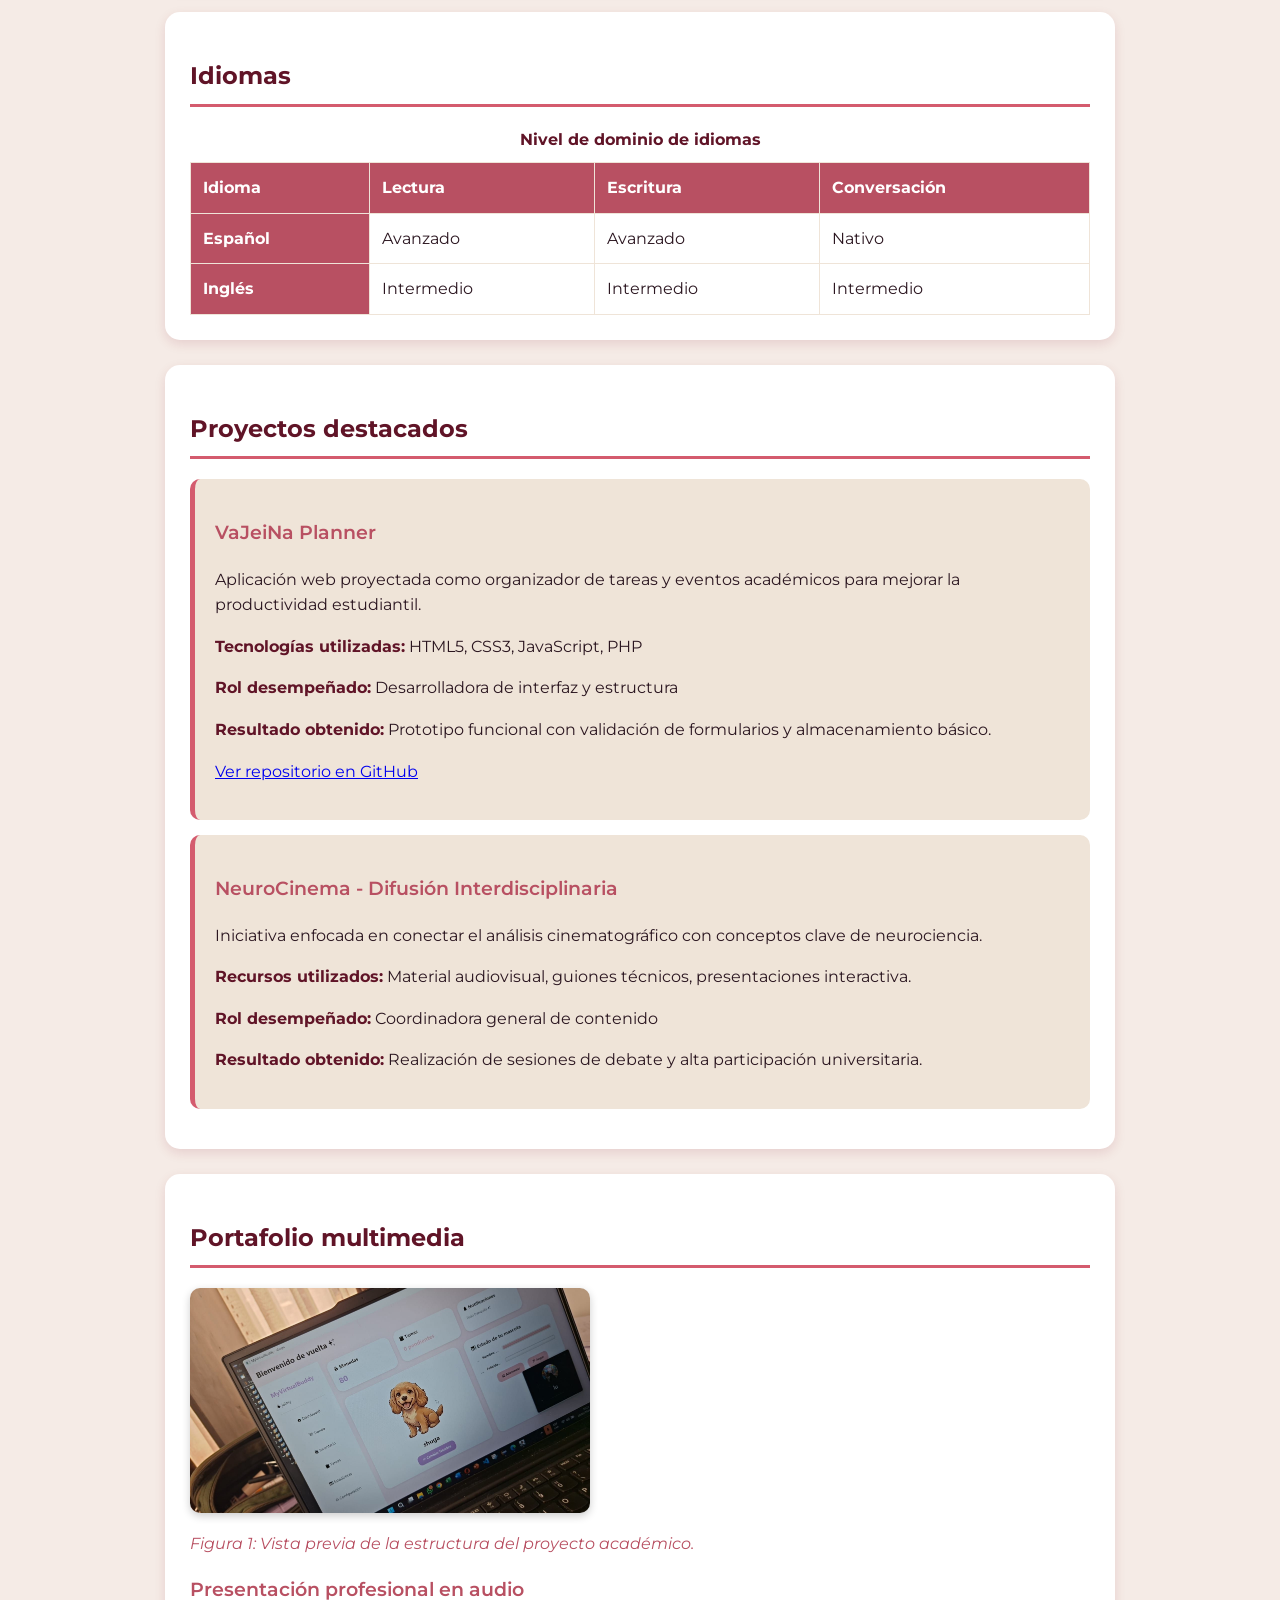
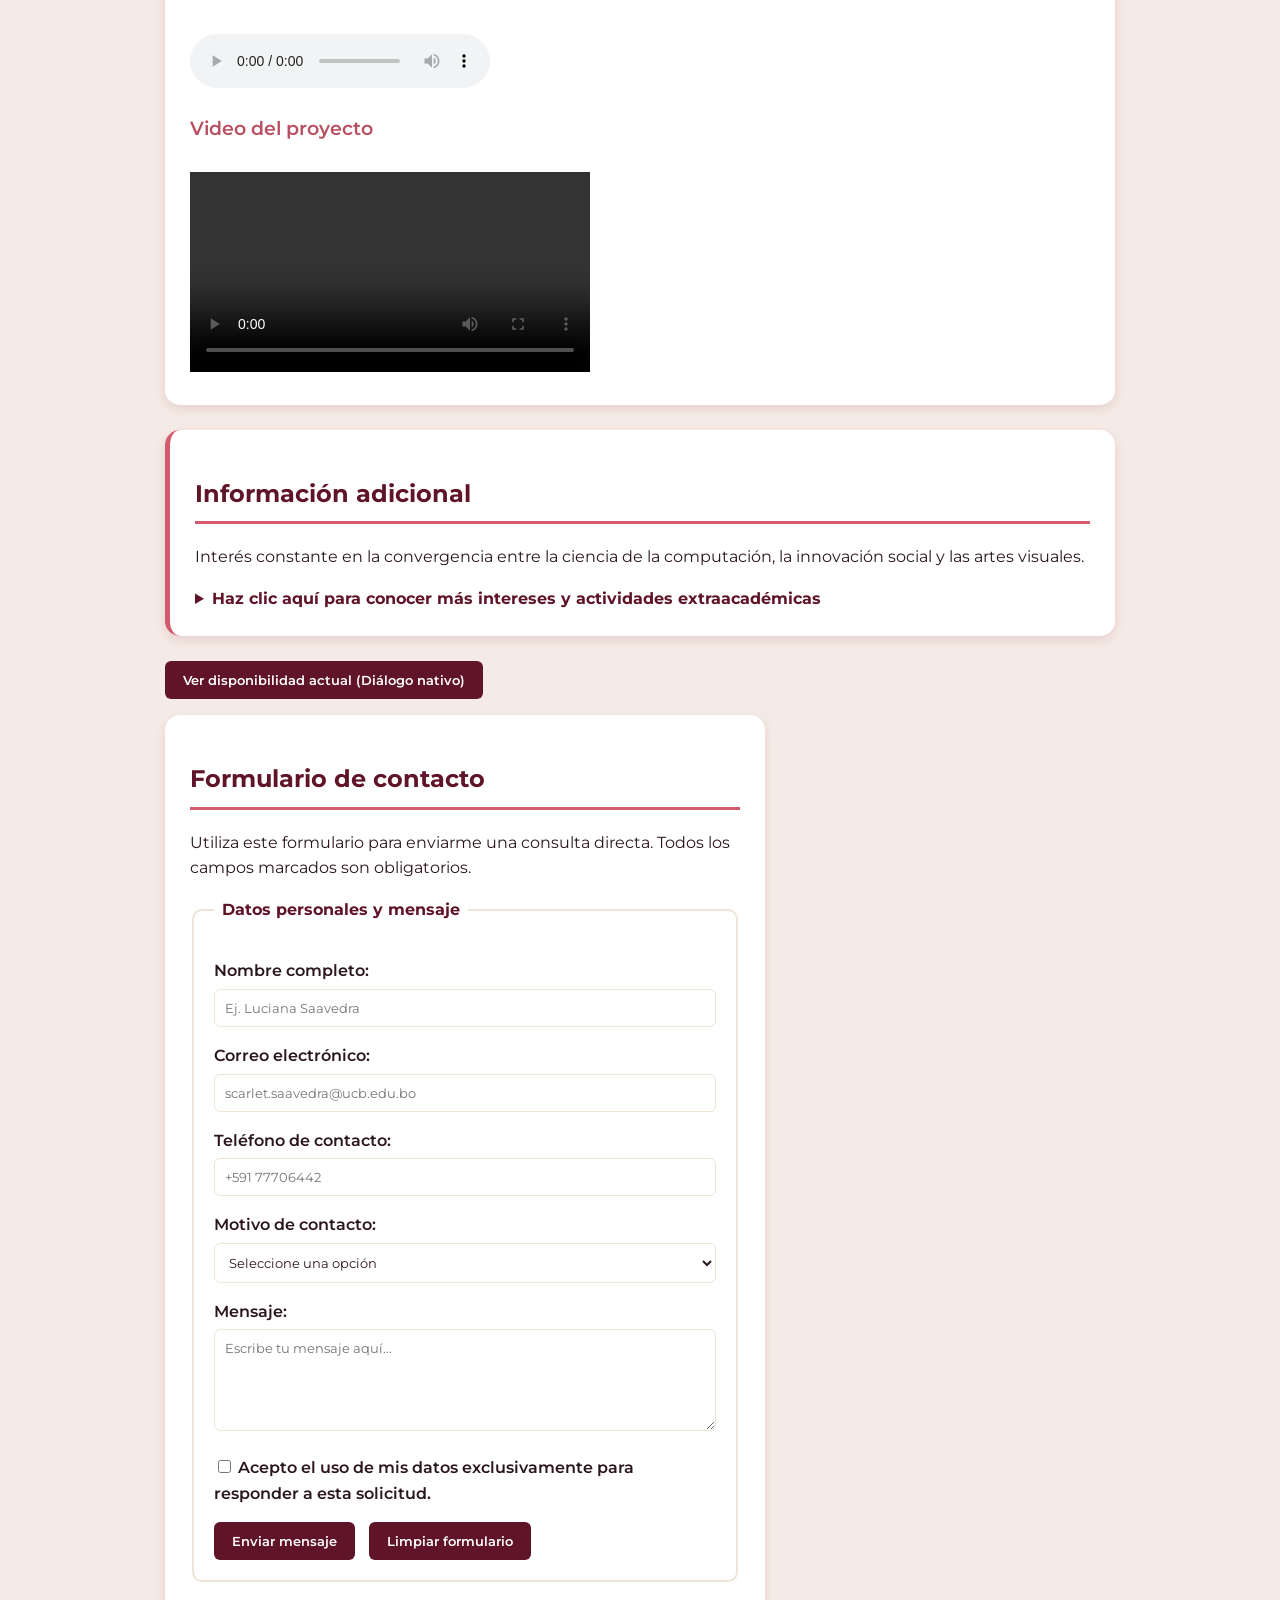
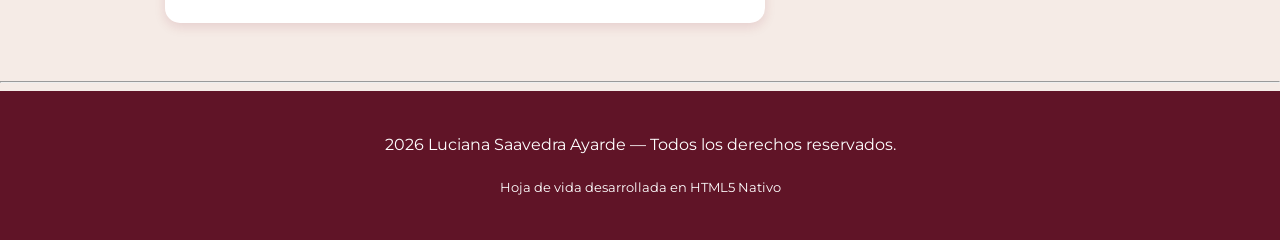
==== commit 27a17a99: "estructura inicial del proyecto" ====
--- a/index.html
+++ b/index.html
@@ -43,6 +43,11 @@
                 📄 Descargar CV en PDF
             </a>
         </p>
+
+        <button id="modo_btn" type="button">
+            🌙 Cambiar modo
+        </button>
+
     </header>
 
     <hr>
@@ -332,6 +337,11 @@
         </p>
 
         <!-- Formulario de contacto -->
+         <form id="formulario_contacto"
+                action="#"
+                method="post"
+                aria-describedby="ayuda-contacto">
+
         <section id="contacto" aria-labelledby="titulo-contacto">
             <h2 id="titulo-contacto">Formulario de contacto</h2>
             <p id="ayuda-contacto">
@@ -405,6 +415,7 @@
                     <button type="submit">Enviar mensaje</button>
                     <button type="reset">Limpiar formulario</button>
                 </fieldset>
+            <p id="mensaje_formulario" aria-live="polite"></p>
             </form>
         </section>
 
@@ -421,6 +432,8 @@
         </p>
     </footer>
 
+    <!-- Conectamos JavaScript -->
+    <script src="js/script.js"></script>
 </body>
 
 </html>
--- a/css/styles.css
+++ b/css/styles.css
@@ -1,4 +1,15 @@
 @import url('https://fonts.googleapis.com/css2?family=Montserrat:wght@400;500;600;700&display=swap');
+
+:root {
+    --color-fondo: #F5EBE6;
+    --color-principal: #601427;
+    --color-claro: #EFE4D8;
+    --color-rosa: #D45B6E;
+    --color-turquesa: #4A3E56;
+    --color-azul: #B85062;
+    --color-blanco: #FFFFFF;
+    --color-texto: #2B1620;
+}
 
 * {
     box-sizing: border-box;
@@ -11,8 +22,8 @@
 body {
     font-family: 'Montserrat', Arial, sans-serif;
     margin: 0;
-    background-color: #F6C992;
-    color: #30525C;
+    background-color: var(--color-fondo);
+    color: var(--color-texto);
     line-height: 1.6;
 }
 
@@ -20,19 +31,19 @@
     display: block;
     padding: 10px;
     text-align: center;
-    background-color: #D396A6;
-    color: white;
+    background-color: var(--color-rosa);
+    color: var(--color-blanco);
     text-decoration: none;
     font-weight: bold;
 }
 
 body > a:hover {
-    background-color: #30525C;
+    background-color: var(--color-principal);
 }
 
 header {
-    background-color: #30525C;
-    color: white;
+    background-color: var(--color-principal);
+    color: var(--color-blanco);
     text-align: center;
     padding: 40px 20px;
 }
@@ -42,7 +53,7 @@
     height: 180px;
     object-fit: cover;
     border-radius: 50%;
-    border: 5px solid #F6C992;
+    border: 5px solid var(--color-fondo);
     box-shadow: 0 4px 10px rgba(0, 0, 0, 0.25);
 }
 
@@ -57,13 +68,13 @@
 }
 
 nav {
-    background-color: #5484A4;
+    background-color: var(--color-azul);
     padding: 15px;
     text-align: center;
 }
 
 nav a {
-    color: white;
+    color: var(--color-blanco);
     text-decoration: none;
     margin: 8px;
     font-weight: 600;
@@ -71,7 +82,7 @@
 }
 
 nav a:hover {
-    color: #F6C992;
+    color: var(--color-fondo);
 }
 
 main {
@@ -82,11 +93,11 @@
 
 section,
 aside {
-    background-color: white;
+    background-color: var(--color-blanco);
     margin-bottom: 25px;
     padding: 25px;
     border-radius: 15px;
-    box-shadow: 0 4px 12px rgba(48, 82, 92, 0.18);
+    box-shadow: 0 4px 12px rgba(128, 0, 32, 0.12);
 }
 
 h1,
@@ -100,23 +111,24 @@
 }
 
 h2 {
-    color: #09A1A1;
-    border-bottom: 3px solid #D396A6;
+    color: var(--color-principal);
+    border-bottom: 3px solid var(--color-rosa);
     padding-bottom: 8px;
     font-weight: 700;
 }
 
 h3 {
-    color: #5484A4;
+    color: var(--color-azul);
     font-weight: 600;
 }
 
 strong {
-    color: #30525C;
+    color: var(--color-principal);
 }
 
 mark {
-    background-color: #F6C992;
+    background-color: var(--color-rosa);
+    color: var(--color-blanco);
     padding: 3px 5px;
     border-radius: 4px;
 }
@@ -134,10 +146,10 @@
 #experiencia article {
     flex: 1;
     min-width: 250px;
-    background-color: #ACC0D3;
+    background-color: var(--color-claro);
     padding: 20px;
     border-radius: 12px;
-    border-left: 5px solid #09A1A1;
+    border-left: 5px solid var(--color-principal);
 }
 
 #habilidades {
@@ -174,31 +186,31 @@
 caption {
     margin-bottom: 10px;
     font-weight: bold;
-    color: #30525C;
+    color: var(--color-principal);
 }
 
 th,
 td {
-    border: 1px solid #ACC0D3;
+    border: 1px solid var(--color-claro);
     padding: 12px;
     text-align: left;
 }
 
 th {
-    background-color: #5484A4;
-    color: white;
+    background-color: var(--color-azul);
+    color: var(--color-blanco);
 }
 
 tr:hover {
-    background-color: #F6C992;
+    background-color: var(--color-claro);
 }
 
 #proyectos article {
-    background-color: #F6C992;
+    background-color: var(--color-claro);
     padding: 20px;
     margin-bottom: 15px;
     border-radius: 10px;
-    border-left: 5px solid #D396A6;
+    border-left: 5px solid var(--color-rosa);
 }
 
 figure {
@@ -208,13 +220,13 @@
 figure img {
     max-width: 100%;
     border-radius: 10px;
-    box-shadow: 0 3px 8px rgba(48, 82, 92, 0.2);
+    box-shadow: 0 3px 8px rgba(0, 0, 0, 0.2);
 }
 
 figcaption {
     margin-top: 10px;
     font-style: italic;
-    color: #5484A4;
+    color: var(--color-azul);
 }
 
 audio,
@@ -224,12 +236,12 @@
 }
 
 aside {
-    border-left: 5px solid #D396A6;
+    border-left: 5px solid var(--color-rosa);
 }
 
 summary {
     cursor: pointer;
-    color: #09A1A1;
+    color: var(--color-principal);
     font-weight: bold;
 }
 
@@ -238,14 +250,14 @@
 }
 
 fieldset {
-    border: 2px solid #ACC0D3;
+    border: 2px solid var(--color-claro);
     border-radius: 10px;
     padding: 20px;
 }
 
 legend {
     font-weight: bold;
-    color: #09A1A1;
+    color: var(--color-principal);
     padding: 0 8px;
 }
 
@@ -259,16 +271,18 @@
     width: 100%;
     padding: 10px;
     margin-top: 5px;
-    border: 1px solid #ACC0D3;
+    border: 1px solid var(--color-claro);
     border-radius: 6px;
     font-family: 'Montserrat', Arial, sans-serif;
+    background-color: var(--color-blanco);
+    color: var(--color-texto);
 }
 
 input:focus,
 textarea:focus,
 select:focus {
-    outline: 2px solid #09A1A1;
-    border-color: #09A1A1;
+    outline: 2px solid var(--color-principal);
+    border-color: var(--color-principal);
 }
 
 input[type="checkbox"] {
@@ -276,8 +290,8 @@
 }
 
 button {
-    background-color: #09A1A1;
-    color: white;
+    background-color: var(--color-principal);
+    color: var(--color-blanco);
     border: none;
     padding: 11px 18px;
     margin-right: 10px;
@@ -288,12 +302,12 @@
 }
 
 button:hover {
-    background-color: #5484A4;
+    background-color: var(--color-azul);
 }
 
 footer {
-    background-color: #30525C;
-    color: white;
+    background-color: var(--color-principal);
+    color: var(--color-blanco);
     text-align: center;
     padding: 25px;
 }
@@ -355,4 +369,43 @@
         margin-bottom: 10px;
     }
 
+}
+
+body.modo_oscuro {
+    --color-fondo: #1C1720;
+    --color-principal: #3D1022;
+    --color-claro: #322438;
+    --color-rosa: #AA4465;
+    --color-turquesa: #ED8B9E;
+    --color-azul: #6B2D46;
+    --color-blanco: #281F2D;
+    --color-texto: #FCE8EC;
+
+    background-color: var(--color-fondo);
+    color: var(--color-texto);
+}
+
+body.modo_oscuro section,
+body.modo_oscuro aside {
+    background-color: var(--color-blanco);
+}
+
+body.modo_oscuro h2 {
+    color: var(--color-turquesa);
+}
+
+body.modo_oscuro h3 {
+    color: var(--color-rosa);
+}
+
+body.modo_oscuro header,
+body.modo_oscuro header h1,
+body.modo_oscuro header p,
+body.modo_oscuro header a,
+body.modo_oscuro header button {
+    color: #FFFFFF;
+}
+
+body.modo_oscuro header a {
+    text-decoration: underline;
 }
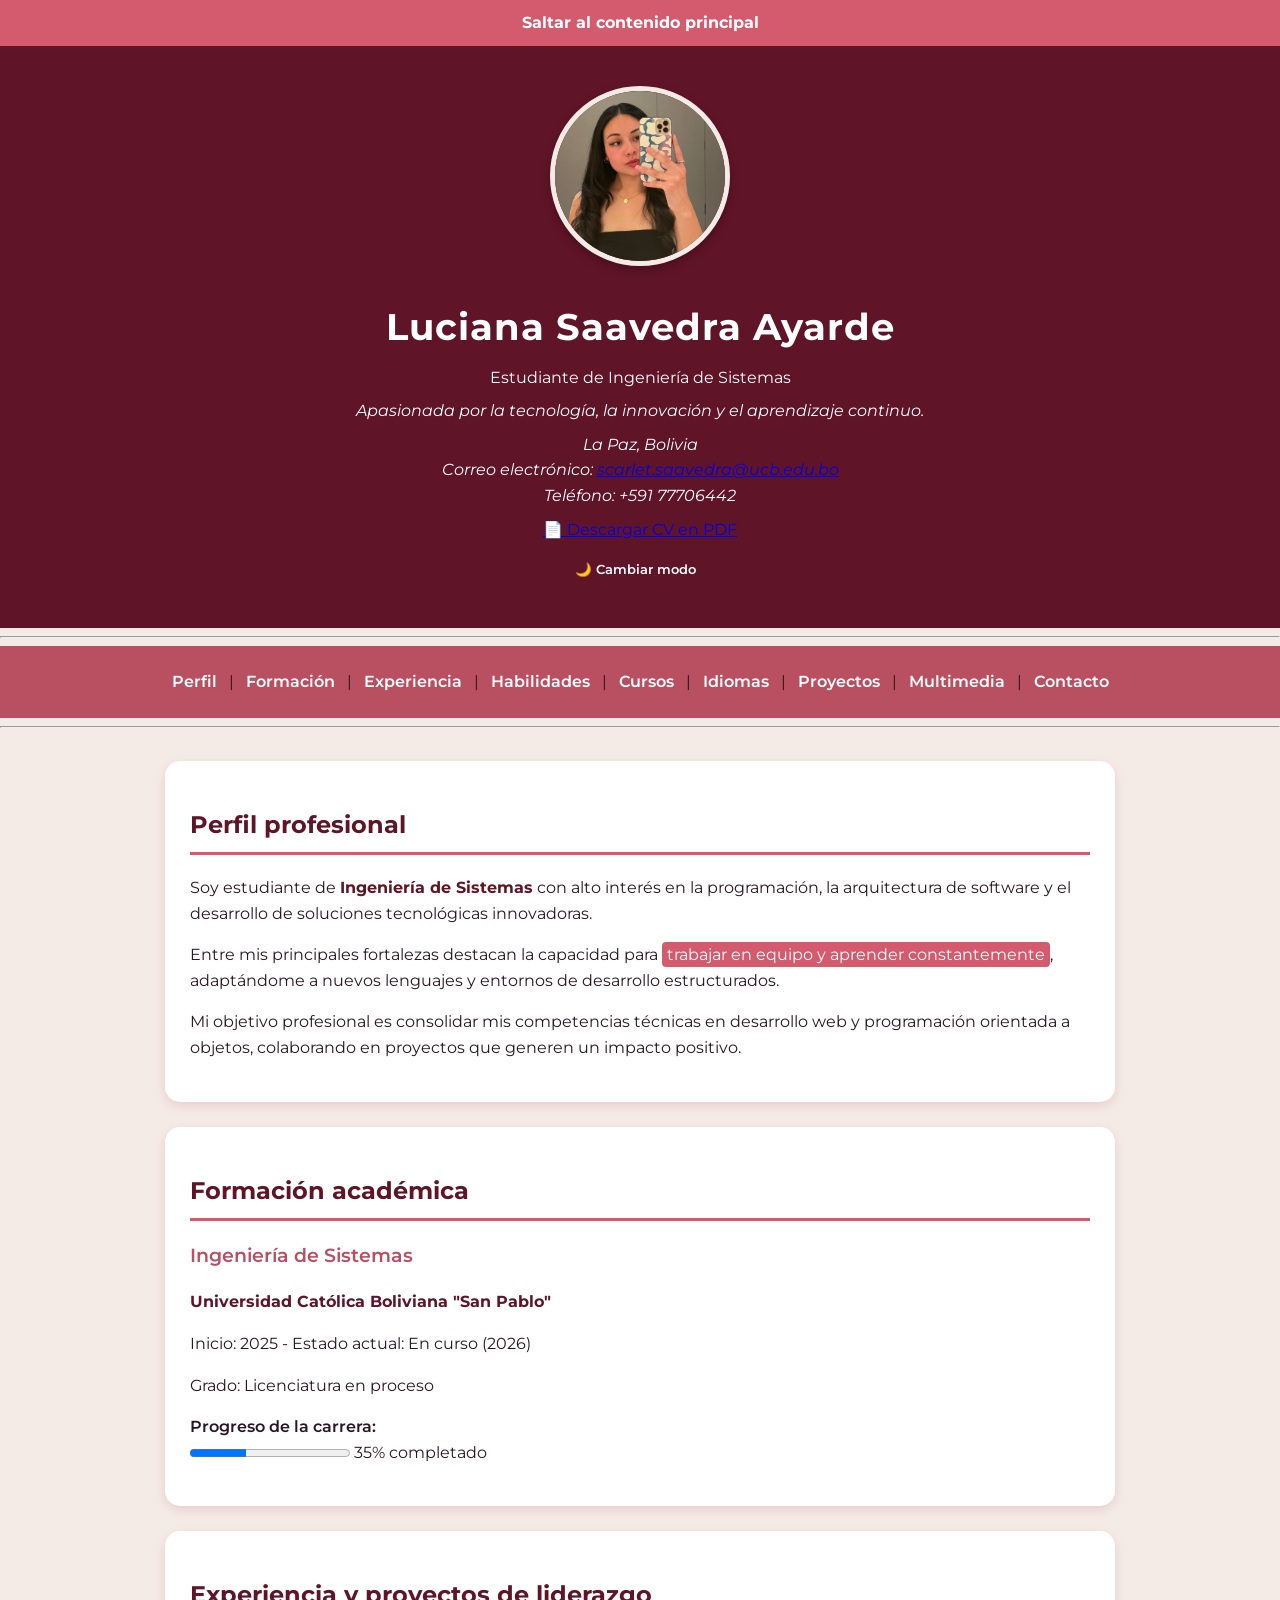
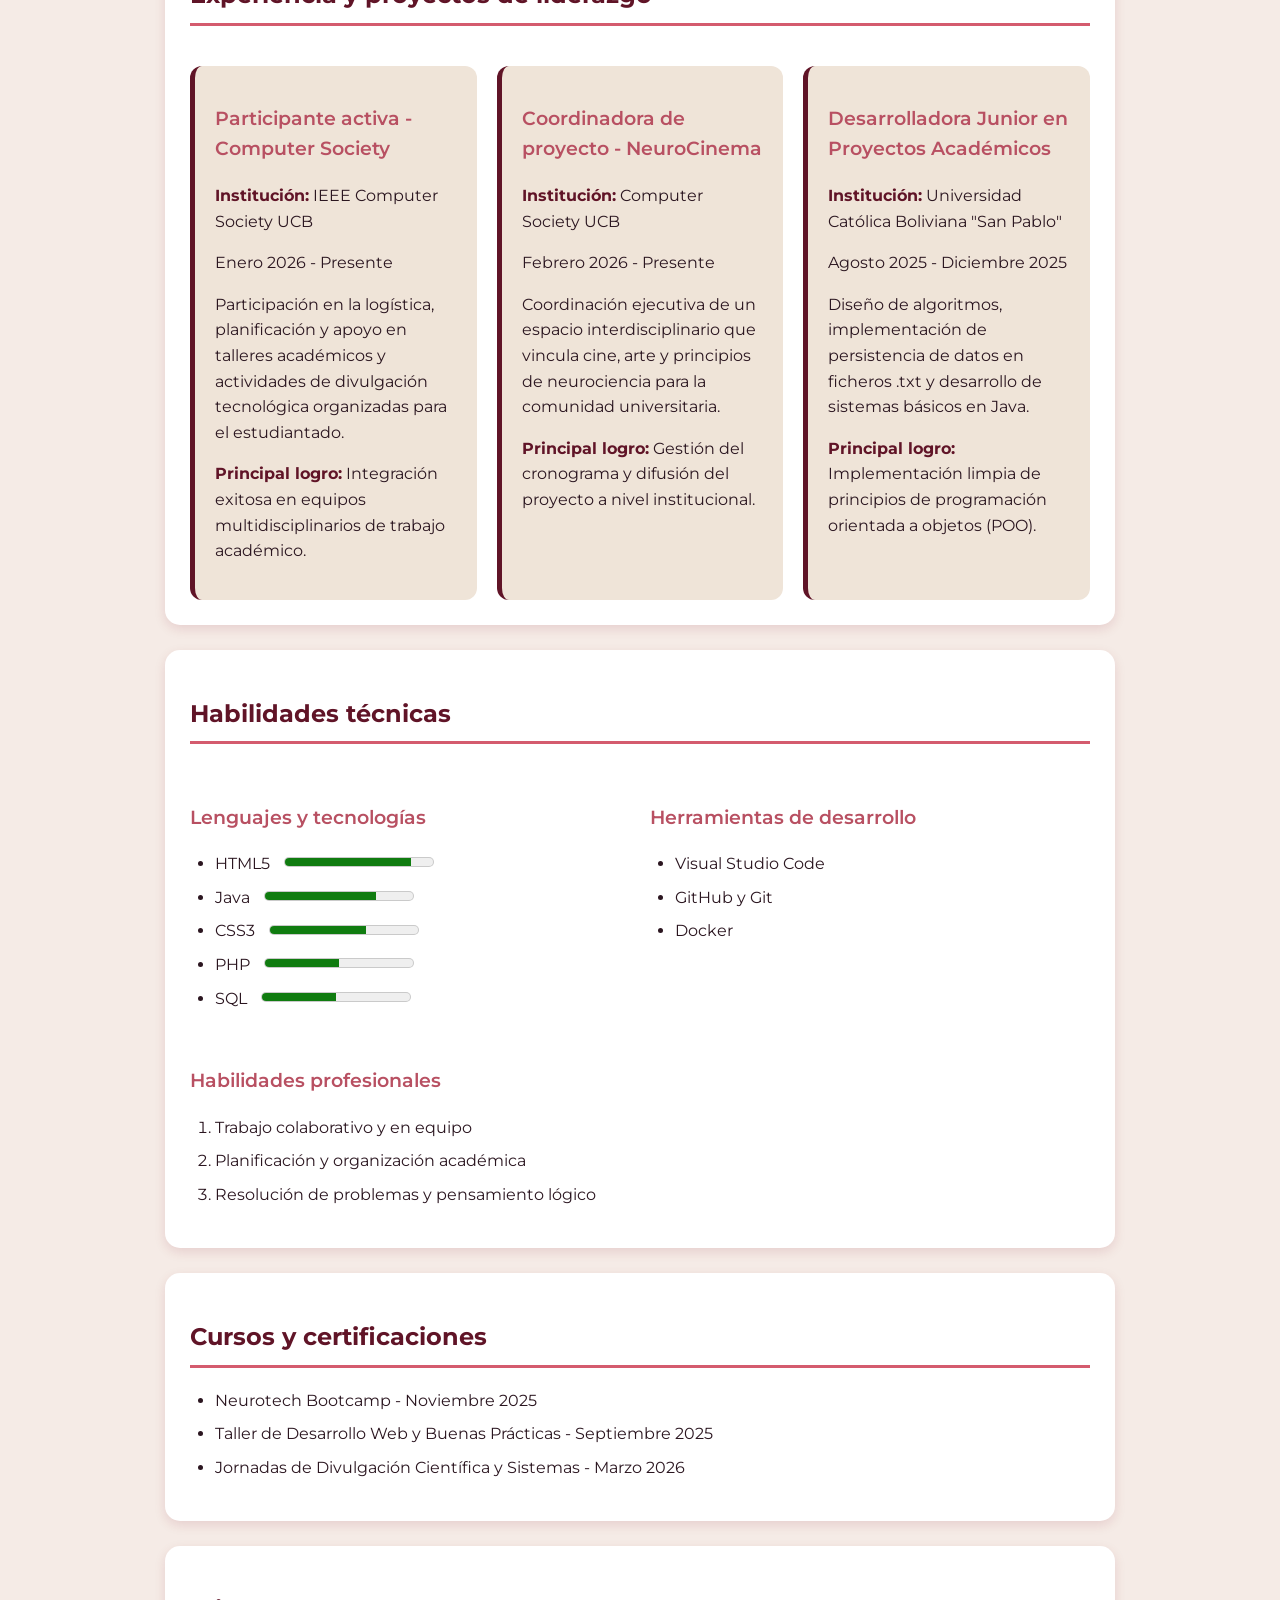
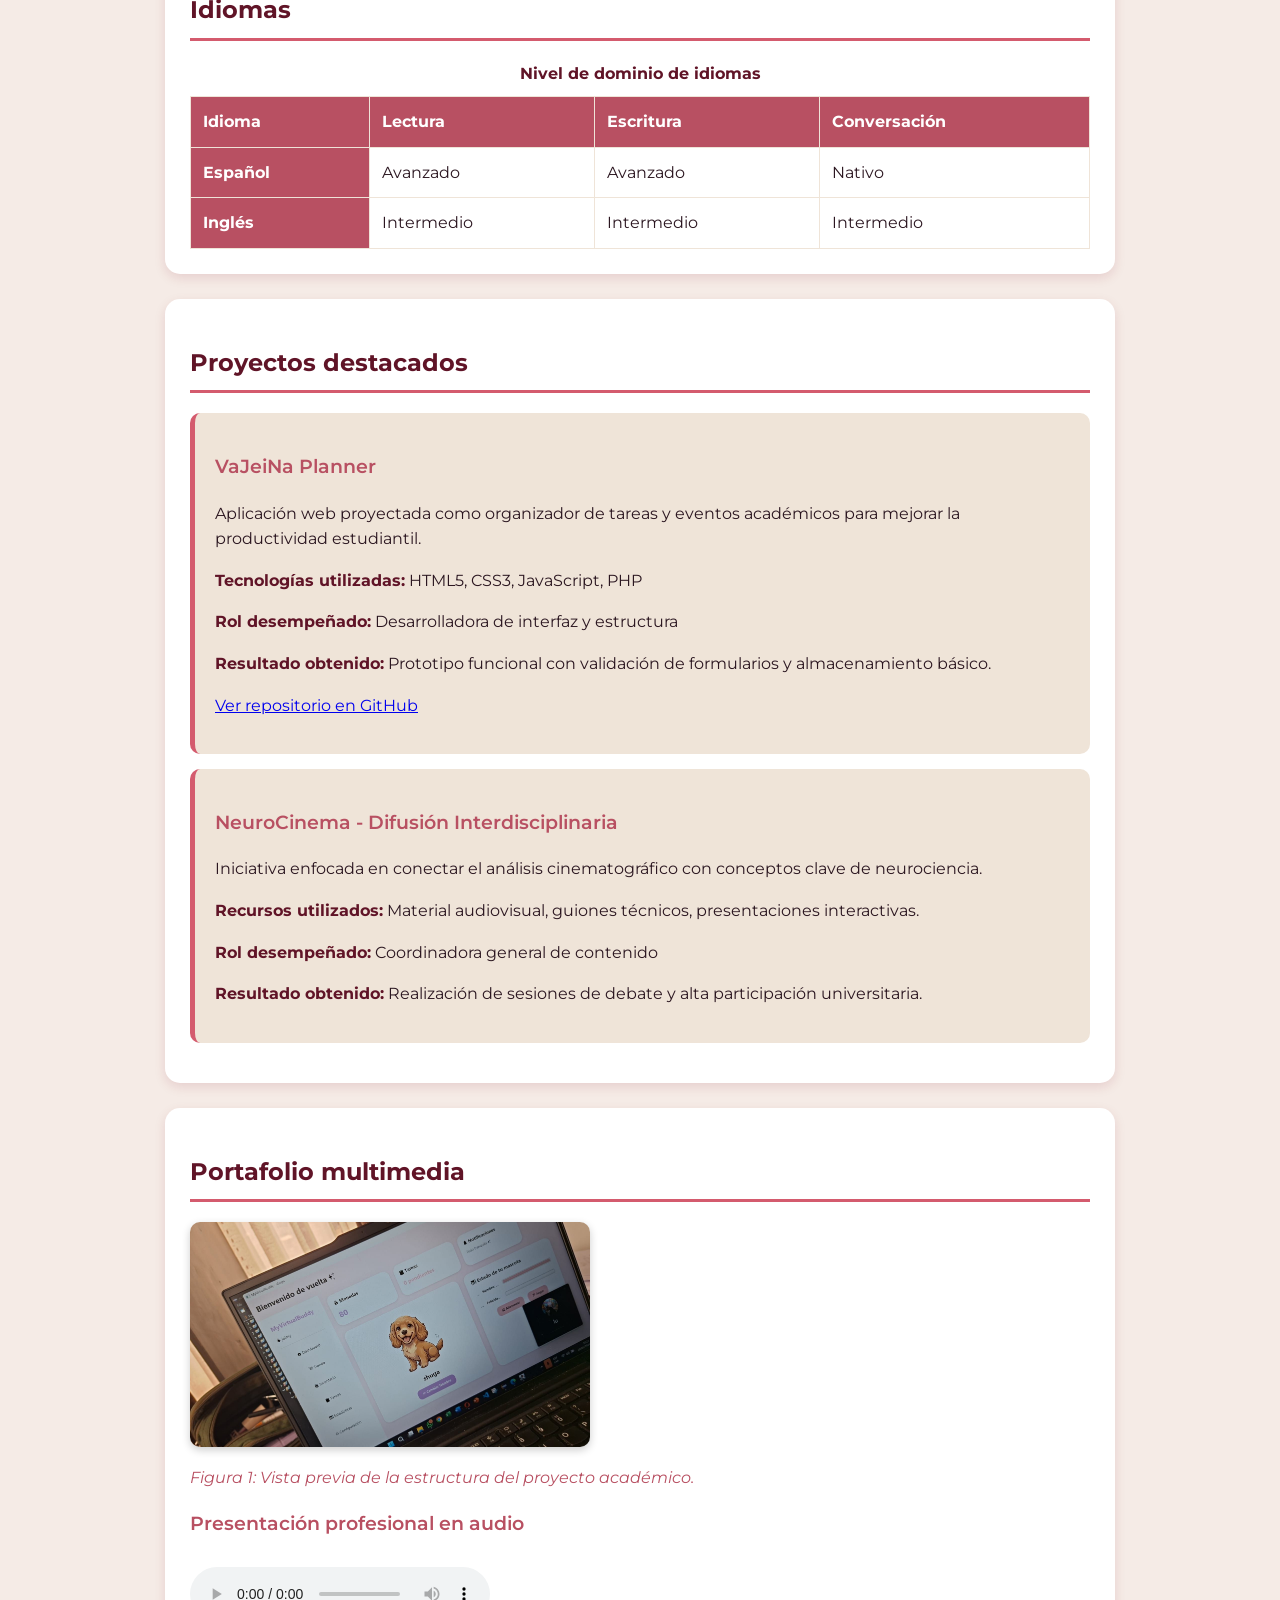
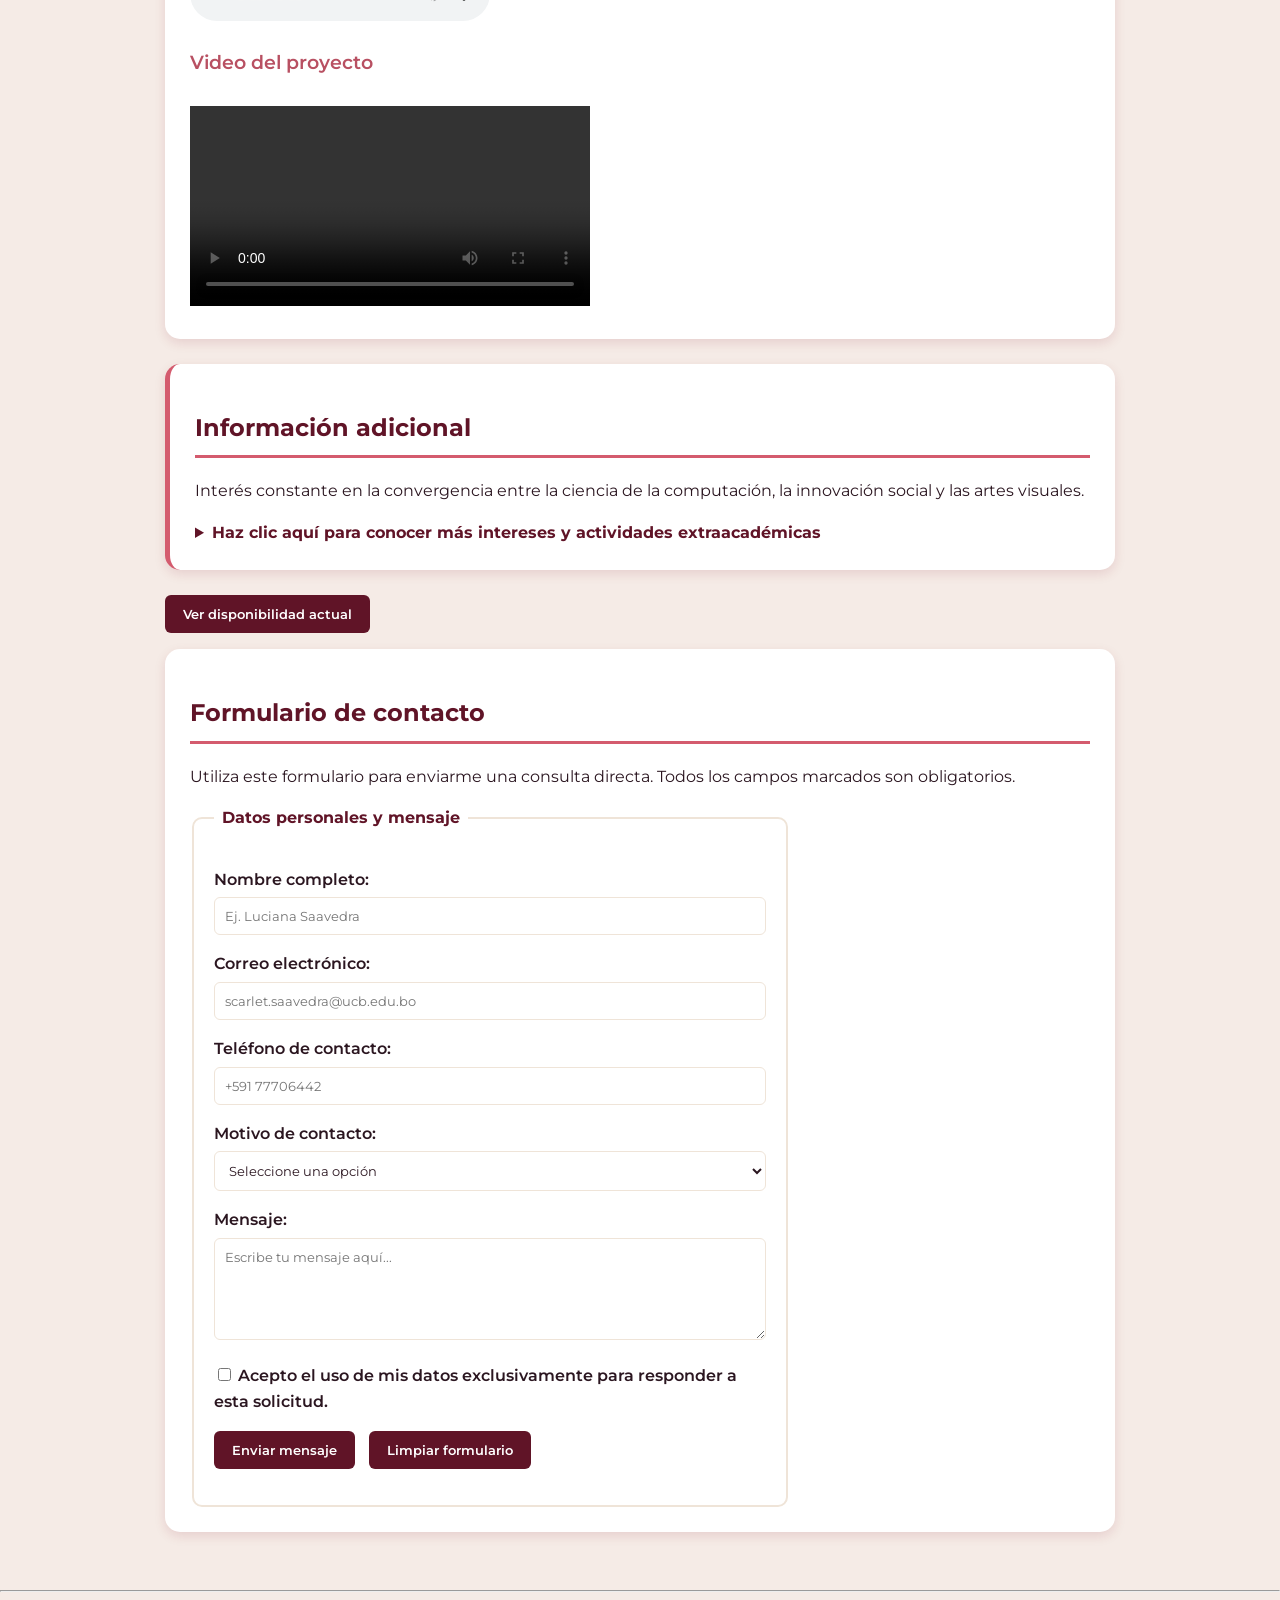
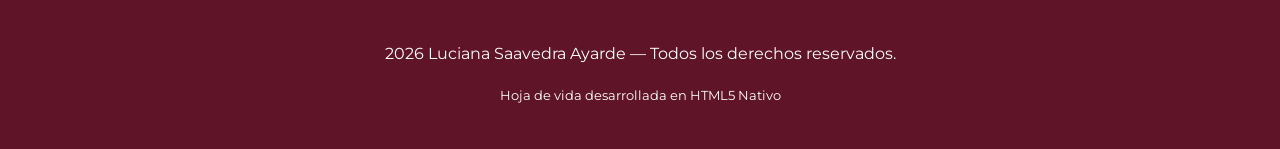
==== commit 82d4b9da: "Entrega Final" ====
--- a/index.html
+++ b/index.html
@@ -15,16 +15,18 @@
 
     <!-- Encabezado personal -->
     <header>
-
         <picture>
             <source media="(min-width: 768px)" srcset="assets/images/foto.jpeg">
-            <img src="assets/images/foto.jpeg" 
-                 alt="Fotografía profesional de Luciana Saavedra Ayarde" 
-                 width="180">
+            <img src="assets/images/foto.jpeg"
+                 alt="Fotografía profesional de Luciana Saavedra Ayarde"
+                 width="180"
+                 height="180">
         </picture>
 
         <h1>Luciana Saavedra Ayarde</h1>
+
         <p>Estudiante de Ingeniería de Sistemas</p>
+
         <p>
             <em>
                 Apasionada por la tecnología, la innovación y el aprendizaje continuo.
@@ -33,13 +35,16 @@
 
         <address>
             La Paz, Bolivia<br>
-            Correo electrónico: 
-            <a href="mailto:scarlet.saavedra@ucb.edu.bo">scarlet.saavedra@ucb.edu.bo</a><br>
+            Correo electrónico:
+            <a href="mailto:scarlet.saavedra@ucb.edu.bo">
+                scarlet.saavedra@ucb.edu.bo
+            </a><br>
             Teléfono: +591 77706442
         </address>
 
         <p>
-            <a href="assets/documents/cv-luciana-saavedra.pdf" download="CV_Luciana_Saavedra.pdf">
+            <a href="assets/documents/cv-luciana-saavedra.pdf"
+               download="CV_Luciana_Saavedra.pdf">
                 📄 Descargar CV en PDF
             </a>
         </p>
@@ -47,7 +52,6 @@
         <button id="modo_btn" type="button">
             🌙 Cambiar modo
         </button>
-
     </header>
 
     <hr>
@@ -73,39 +77,50 @@
         <!-- Perfil profesional -->
         <section id="perfil" aria-labelledby="titulo-perfil">
             <h2 id="titulo-perfil">Perfil profesional</h2>
+
             <p>
-                Soy estudiante de <strong>Ingeniería de Sistemas</strong> 
-                con alto interés en la programación, la arquitectura de software y el desarrollo 
-                de soluciones tecnológicas innovadoras.
+                Soy estudiante de <strong>Ingeniería de Sistemas</strong>
+                con alto interés en la programación, la arquitectura de software
+                y el desarrollo de soluciones tecnológicas innovadoras.
             </p>
+
             <p>
-                Entre mis principales fortalezas destacan la capacidad para 
-                <mark>trabajar en equipo y aprender constantemente</mark>, adaptándome a nuevos lenguajes 
-                y entornos de desarrollo estructurados.
+                Entre mis principales fortalezas destacan la capacidad para
+                <mark>trabajar en equipo y aprender constantemente</mark>,
+                adaptándome a nuevos lenguajes y entornos de desarrollo estructurados.
             </p>
+
             <p>
-                Mi objetivo profesional es consolidar mis competencias técnicas en desarrollo web 
-                y programación orientada a objetos, colaborando en proyectos que generen un impacto positivo.
+                Mi objetivo profesional es consolidar mis competencias técnicas
+                en desarrollo web y programación orientada a objetos, colaborando
+                en proyectos que generen un impacto positivo.
             </p>
         </section>
 
         <!-- Formación académica -->
         <section id="formacion" aria-labelledby="titulo-formacion">
             <h2 id="titulo-formacion">Formación académica</h2>
+
             <article>
                 <h3>Ingeniería de Sistemas</h3>
+
                 <p>
                     <strong>Universidad Católica Boliviana "San Pablo"</strong>
                 </p>
-                <p>
-                    Inicio: <time datetime="2025">2025</time> - 
+
+                <p>
+                    Inicio: <time datetime="2025">2025</time> -
                     Estado actual: En curso (<time datetime="2026">2026</time>)
                 </p>
+
                 <p>Grado: Licenciatura en proceso</p>
 
                 <p>
                     <label for="progreso-carrera">Progreso de la carrera:</label><br>
-                    <progress id="progreso-carrera" max="100" value="35">35%</progress> 35% completado
+                    <progress id="progreso-carrera" max="100" value="35">
+                        35%
+                    </progress>
+                    35% completado
                 </p>
             </article>
         </section>
@@ -116,45 +131,70 @@
 
             <article>
                 <h3>Participante activa - Computer Society</h3>
-                <p><strong>Institución:</strong> IEEE Computer Society UCB</p>
+
+                <p>
+                    <strong>Institución:</strong> IEEE Computer Society UCB
+                </p>
+
                 <p>
                     <time datetime="2026-01">Enero 2026</time> - Presente
                 </p>
-                <p>
-                    Participación en la logística, planificación y apoyo en talleres académicos 
-                    y actividades de divulgación tecnológica organizadas para el estudiantado.
-                </p>
-                <p>
-                    <strong>Principal logro:</strong> Integración exitosa en equipos multidisciplinarios de trabajo académico.
+
+                <p>
+                    Participación en la logística, planificación y apoyo en talleres
+                    académicos y actividades de divulgación tecnológica organizadas
+                    para el estudiantado.
+                </p>
+
+                <p>
+                    <strong>Principal logro:</strong>
+                    Integración exitosa en equipos multidisciplinarios de trabajo académico.
                 </p>
             </article>
 
             <article>
                 <h3>Coordinadora de proyecto - NeuroCinema</h3>
-                <p><strong>Institución:</strong> Computer Society UCB</p>
+
+                <p>
+                    <strong>Institución:</strong> Computer Society UCB
+                </p>
+
                 <p>
                     <time datetime="2026-02">Febrero 2026</time> - Presente
                 </p>
-                <p>
-                    Coordinación ejecutiva de un espacio interdisciplinario que vincula cine, arte 
-                    y principios de neurociencia para la comunidad universitaria.
-                </p>
-                <p>
-                    <strong>Principal logro:</strong> Gestión del cronograma y difusión del proyecto a nivel institucional.
+
+                <p>
+                    Coordinación ejecutiva de un espacio interdisciplinario que vincula
+                    cine, arte y principios de neurociencia para la comunidad universitaria.
+                </p>
+
+                <p>
+                    <strong>Principal logro:</strong>
+                    Gestión del cronograma y difusión del proyecto a nivel institucional.
                 </p>
             </article>
 
             <article>
                 <h3>Desarrolladora Junior en Proyectos Académicos</h3>
-                <p><strong>Institución:</strong> Universidad Católica Boliviana "San Pablo"</p>
-                <p>
-                    <time datetime="2025-08">Agosto 2025</time> - <time datetime="2025-12">Diciembre 2025</time>
-                </p>
-                <p>
-                    Diseño de algoritmos, implementación de persistencia de datos en ficheros .txt y desarrollo de sistemas básicos en Java.
-                </p>
-                <p>
-                    <strong>Principal logro:</strong> Implementación limpia de principios de programación orientada a objetos (POO).
+
+                <p>
+                    <strong>Institución:</strong>
+                    Universidad Católica Boliviana "San Pablo"
+                </p>
+
+                <p>
+                    <time datetime="2025-08">Agosto 2025</time> -
+                    <time datetime="2025-12">Diciembre 2025</time>
+                </p>
+
+                <p>
+                    Diseño de algoritmos, implementación de persistencia de datos
+                    en ficheros .txt y desarrollo de sistemas básicos en Java.
+                </p>
+
+                <p>
+                    <strong>Principal logro:</strong>
+                    Implementación limpia de principios de programación orientada a objetos (POO).
                 </p>
             </article>
         </section>
@@ -163,59 +203,75 @@
         <section id="habilidades" aria-labelledby="titulo-habilidades">
             <h2 id="titulo-habilidades">Habilidades técnicas</h2>
 
-            <h3>Lenguajes y tecnologías</h3>
-            <ul>
-                <li>
-                    HTML5 
-                    <meter min="0" max="100" value="85" optimum="90">85%</meter>
-                </li>
-                <li>
-                    Java 
-                    <meter min="0" max="100" value="75" optimum="90">75%</meter>
-                </li>
-                <li>
-                    CSS3 
-                    <meter min="0" max="100" value="65" optimum="90">65%</meter>
-                </li>
-                <li>
-                    PHP 
-                    <meter min="0" max="100" value="50" optimum="90">50%</meter>
-                </li>
-                <li>
-                    SQL 
-                    <meter min="0" max="100" value="50" optimum="90">50%</meter>
-                </li>
-            </ul>
-
-            <h3>Herramientas de desarrollo</h3>
-            <ul>
-                <li>Visual Studio Code</li>
-                <li>GitHub y Git</li>
-                <li>Docker</li>
-            </ul>
-
-            <h3>Habilidades profesionales</h3>
-            <ol>
-                <li>Trabajo colaborativo y en equipo</li>
-                <li>Planificación y organización académica</li>
-                <li>Resolución de problemas y pensamiento lógico</li>
-            </ol>
+            <div>
+                <h3>Lenguajes y tecnologías</h3>
+
+                <ul>
+                    <li>
+                        HTML5
+                        <meter min="0" max="100" value="85" optimum="90">85%</meter>
+                    </li>
+
+                    <li>
+                        Java
+                        <meter min="0" max="100" value="75" optimum="90">75%</meter>
+                    </li>
+
+                    <li>
+                        CSS3
+                        <meter min="0" max="100" value="65" optimum="90">65%</meter>
+                    </li>
+
+                    <li>
+                        PHP
+                        <meter min="0" max="100" value="50" optimum="90">50%</meter>
+                    </li>
+
+                    <li>
+                        SQL
+                        <meter min="0" max="100" value="50" optimum="90">50%</meter>
+                    </li>
+                </ul>
+            </div>
+
+            <div>
+                <h3>Herramientas de desarrollo</h3>
+
+                <ul>
+                    <li>Visual Studio Code</li>
+                    <li>GitHub y Git</li>
+                    <li>Docker</li>
+                </ul>
+            </div>
+
+            <div>
+                <h3>Habilidades profesionales</h3>
+
+                <ol>
+                    <li>Trabajo colaborativo y en equipo</li>
+                    <li>Planificación y organización académica</li>
+                    <li>Resolución de problemas y pensamiento lógico</li>
+                </ol>
+            </div>
         </section>
 
         <!-- Cursos y certificaciones -->
         <section id="certificaciones" aria-labelledby="titulo-certificaciones">
             <h2 id="titulo-certificaciones">Cursos y certificaciones</h2>
+
             <ul>
                 <li>
-                    Neurotech Bootcamp — 
+                    Neurotech Bootcamp -
                     <time datetime="2025-11">Noviembre 2025</time>
                 </li>
+
                 <li>
-                    Taller de Desarrollo Web y Buenas Prácticas — 
+                    Taller de Desarrollo Web y Buenas Prácticas -
                     <time datetime="2025-09">Septiembre 2025</time>
                 </li>
+
                 <li>
-                    Jornadas de Divulgación Científica y Sistemas — 
+                    Jornadas de Divulgación Científica y Sistemas -
                     <time datetime="2026-03">Marzo 2026</time>
                 </li>
             </ul>
@@ -224,8 +280,10 @@
         <!-- Idiomas -->
         <section id="idiomas" aria-labelledby="titulo-idiomas">
             <h2 id="titulo-idiomas">Idiomas</h2>
+
             <table>
                 <caption>Nivel de dominio de idiomas</caption>
+
                 <thead>
                     <tr>
                         <th scope="col">Idioma</th>
@@ -234,6 +292,7 @@
                         <th scope="col">Conversación</th>
                     </tr>
                 </thead>
+
                 <tbody>
                     <tr>
                         <th scope="row">Español</th>
@@ -241,6 +300,7 @@
                         <td>Avanzado</td>
                         <td>Nativo</td>
                     </tr>
+
                     <tr>
                         <th scope="row">Inglés</th>
                         <td>Intermedio</td>
@@ -257,26 +317,58 @@
 
             <article>
                 <h3>VaJeiNa Planner</h3>
-                <p>
-                    Aplicación web proyectada como organizador de tareas y eventos académicos 
-                    para mejorar la productividad estudiantil.
-                </p>
-                <p><strong>Tecnologías utilizadas:</strong> HTML5, CSS3, JavaScript, PHP</p>
-                <p><strong>Rol desempeñado:</strong> Desarrolladora de interfaz y estructura</p>
-                <p><strong>Resultado obtenido:</strong> Prototipo funcional con validación de formularios y almacenamiento básico.</p>
-                <p>
-                    <a href="https://github.com/luciana-saavedra" target="_blank" rel="noopener">Ver repositorio en GitHub</a>
+
+                <p>
+                    Aplicación web proyectada como organizador de tareas y eventos
+                    académicos para mejorar la productividad estudiantil.
+                </p>
+
+                <p>
+                    <strong>Tecnologías utilizadas:</strong>
+                    HTML5, CSS3, JavaScript, PHP
+                </p>
+
+                <p>
+                    <strong>Rol desempeñado:</strong>
+                    Desarrolladora de interfaz y estructura
+                </p>
+
+                <p>
+                    <strong>Resultado obtenido:</strong>
+                    Prototipo funcional con validación de formularios y almacenamiento básico.
+                </p>
+
+                <p>
+                    <a href="https://github.com/luciana-saavedra"
+                       target="_blank"
+                       rel="noopener noreferrer">
+                        Ver repositorio en GitHub
+                    </a>
                 </p>
             </article>
 
             <article>
                 <h3>NeuroCinema - Difusión Interdisciplinaria</h3>
-                <p>
-                    Iniciativa enfocada en conectar el análisis cinematográfico con conceptos clave de neurociencia.
-                </p>
-                <p><strong>Recursos utilizados:</strong> Material audiovisual, guiones técnicos, presentaciones interactiva.</p>
-                <p><strong>Rol desempeñado:</strong> Coordinadora general de contenido</p>
-                <p><strong>Resultado obtenido:</strong> Realización de sesiones de debate y alta participación universitaria.</p>
+
+                <p>
+                    Iniciativa enfocada en conectar el análisis cinematográfico
+                    con conceptos clave de neurociencia.
+                </p>
+
+                <p>
+                    <strong>Recursos utilizados:</strong>
+                    Material audiovisual, guiones técnicos, presentaciones interactivas.
+                </p>
+
+                <p>
+                    <strong>Rol desempeñado:</strong>
+                    Coordinadora general de contenido
+                </p>
+
+                <p>
+                    <strong>Resultado obtenido:</strong>
+                    Realización de sesiones de debate y alta participación universitaria.
+                </p>
             </article>
         </section>
 
@@ -285,22 +377,35 @@
             <h2 id="titulo-multimedia">Portafolio multimedia</h2>
 
             <figure>
-                <img src="assets/images/proyecto.jpeg" 
-                     alt="Captura de pantalla de la interfaz del proyecto VaJeiNa Planner" 
+                <img src="assets/images/proyecto.jpeg"
+                     alt="Captura de pantalla de la interfaz del proyecto VaJeiNa Planner"
                      width="400">
-                <figcaption>Figura 1: Vista previa de la estructura del proyecto académico.</figcaption>
+
+                <figcaption>
+                    Figura 1: Vista previa de la estructura del proyecto académico.
+                </figcaption>
             </figure>
 
             <h3>Presentación profesional en audio</h3>
+
             <audio controls aria-label="Audio de presentación personal y resumen ejecutivo">
                 <source src="assets/audio/presentacion.mp3" type="audio/mpeg">
                 Tu navegador no soporta el elemento de audio nativo HTML5.
             </audio>
 
             <h3>Video del proyecto</h3>
-            <video width="400" controls aria-label="Demostración audiovisual de proyectos académicos">
+
+            <video width="400"
+                   controls
+                   aria-label="Demostración audiovisual de proyectos académicos">
+
                 <source src="assets/video/proyecto.mp4" type="video/mp4">
-                <track src="assets/video/subtitulos.vtt" kind="subtitles" srclang="es" label="Español">
+
+                <track src="assets/video/subtitulos.vtt"
+                       kind="subtitles"
+                       srclang="es"
+                       label="Español">
+
                 Tu navegador no soporta el elemento de video nativo HTML5.
             </video>
         </section>
@@ -308,105 +413,128 @@
         <!-- Información adicional -->
         <aside aria-labelledby="titulo-adicional">
             <h2 id="titulo-adicional">Información adicional</h2>
+
             <p>
-                Interés constante en la convergencia entre la ciencia de la computación, la innovación social y las artes visuales.
+                Interés constante en la convergencia entre la ciencia de la computación,
+                la innovación social y las artes visuales.
             </p>
-            
 
             <details>
-                <summary>Haz clic aquí para conocer más intereses y actividades extraacadémicas</summary>
-                <p>
-                    Me apasiona la lectura técnica, el análisis de cine independiente y la participación activa 
-                    en comunidades académicas como IEEE Computer Society.
+                <summary>
+                    Haz clic aquí para conocer más intereses y actividades extraacadémicas
+                </summary>
+
+                <p>
+                    Me apasiona la lectura técnica, el análisis de cine independiente
+                    y la participación activa en comunidades académicas como IEEE Computer Society.
                 </p>
             </details>
         </aside>
 
+        <!-- Diálogo -->
         <dialog id="modal-info">
             <h3>Aviso de disponibilidad</h3>
-            <p>Actualmente me encuentro disponible para proyectos académicos y pasantías parciales.</p>
+
+            <p>
+                Actualmente me encuentro disponible para proyectos académicos y pasantías parciales.
+            </p>
+
             <form method="dialog">
                 <button type="submit">Cerrar diálogo</button>
             </form>
         </dialog>
-        
+
         <p>
-            <button onclick="document.getElementById('modal-info').showModal()">
-                Ver disponibilidad actual (Diálogo nativo)
+            <button id="btn-disponibilidad" type="button">
+                Ver disponibilidad actual
             </button>
         </p>
 
         <!-- Formulario de contacto -->
-         <form id="formulario_contacto"
-                action="#"
-                method="post"
-                aria-describedby="ayuda-contacto">
-
         <section id="contacto" aria-labelledby="titulo-contacto">
+
             <h2 id="titulo-contacto">Formulario de contacto</h2>
+
             <p id="ayuda-contacto">
-                Utiliza este formulario para enviarme una consulta directa. Todos los campos marcados son obligatorios.
+                Utiliza este formulario para enviarme una consulta directa.
+                Todos los campos marcados son obligatorios.
             </p>
 
-            <form action="#" method="post" aria-describedby="ayuda-contacto">
+            <form id="formulario_contacto"
+                  action="#"
+                  method="post"
+                  aria-describedby="ayuda-contacto">
+
                 <fieldset>
+
                     <legend>Datos personales y mensaje</legend>
 
                     <p>
                         <label for="nombre">Nombre completo:</label><br>
-                        <input type="text" 
-                               id="nombre" 
-                               name="nombre" 
-                               placeholder="Ej. Luciana Saavedra" 
-                               minlength="3" 
-                               maxlength="50" 
+
+                        <input type="text"
+                               id="nombre"
+                               name="nombre"
+                               placeholder="Ej. Luciana Saavedra"
+                               minlength="3"
+                               maxlength="50"
                                required>
                     </p>
 
                     <p>
                         <label for="correo">Correo electrónico:</label><br>
-                        <input type="email" 
-                               id="correo" 
-                               name="correo" 
-                               placeholder="scarlet.saavedra@ucb.edu.bo" 
+
+                        <input type="email"
+                               id="correo"
+                               name="correo"
+                               placeholder="scarlet.saavedra@ucb.edu.bo"
                                required>
                     </p>
 
                     <p>
                         <label for="telefono">Teléfono de contacto:</label><br>
-                        <input type="tel" 
-                               id="telefono" 
-                               name="telefono" 
-                               placeholder="+591 77706442" 
-                               pattern="[+0-9 ]{8,15}" 
+
+                        <input type="tel"
+                               id="telefono"
+                               name="telefono"
+                               placeholder="+591 77706442"
+                               pattern="[+0-9 ]{8,15}"
                                required>
                     </p>
 
                     <p>
                         <label for="motivo">Motivo de contacto:</label><br>
+
                         <select id="motivo" name="motivo" required>
                             <option value="">Seleccione una opción</option>
                             <option value="proyecto">Colaboración en proyecto</option>
                             <option value="academico">Consulta académica</option>
-                            <option value="profesional">Oportunidad profesional / Pasantía</option>
+                            <option value="profesional">
+                                Oportunidad profesional / Pasantía
+                            </option>
                             <option value="otro">Otro</option>
                         </select>
                     </p>
 
                     <p>
                         <label for="mensaje">Mensaje:</label><br>
-                        <textarea id="mensaje" 
-                                  name="mensaje" 
-                                  rows="5" 
-                                  cols="40" 
-                                  minlength="10" 
-                                  maxlength="500" 
-                                  placeholder="Escribe tu mensaje aquí..." 
+
+                        <textarea id="mensaje"
+                                  name="mensaje"
+                                  rows="5"
+                                  cols="40"
+                                  minlength="10"
+                                  maxlength="500"
+                                  placeholder="Escribe tu mensaje aquí..."
                                   required></textarea>
                     </p>
 
                     <p>
-                        <input type="checkbox" id="aceptacion" name="aceptacion" required>
+                        <input type="checkbox"
+                               id="aceptacion"
+                               name="aceptacion"
+                               required>
+
                         <label for="aceptacion">
                             Acepto el uso de mis datos exclusivamente para responder a esta solicitud.
                         </label>
@@ -414,8 +542,10 @@
 
                     <button type="submit">Enviar mensaje</button>
                     <button type="reset">Limpiar formulario</button>
+
+                    <p id="mensaje_formulario" aria-live="polite"></p>
+
                 </fieldset>
-            <p id="mensaje_formulario" aria-live="polite"></p>
             </form>
         </section>
 
@@ -425,15 +555,19 @@
 
     <!-- Pie de página -->
     <footer>
-        <p>2026 Luciana Saavedra Ayarde — Todos los derechos reservados.</p>
+        <p>
+            2026 Luciana Saavedra Ayarde — Todos los derechos reservados.
+        </p>
+
         <p>
             <small>
                 Hoja de vida desarrollada en HTML5 Nativo
+            </small>
         </p>
     </footer>
 
-    <!-- Conectamos JavaScript -->
+    <!-- JavaScript -->
     <script src="js/script.js"></script>
+
 </body>
-
 </html>
--- a/css/styles.css
+++ b/css/styles.css
@@ -408,4 +408,30 @@
 
 body.modo_oscuro header a {
     text-decoration: underline;
+}
+
+.mensaje-error {
+    color: #B85062;
+    font-weight: 600;
+}
+
+.mensaje-exito {
+    color: #4A3E56;
+    font-weight: 600;
+}
+
+dialog {
+    border: none;
+    border-radius: 15px;
+    padding: 30px;
+    max-width: 450px;
+    box-shadow: 0 8px 25px rgba(0, 0, 0, 0.25);
+}
+
+dialog::backdrop {
+    background-color: rgba(0, 0, 0, 0.5);
+}
+
+dialog h3 {
+    margin-top: 0;
 }
